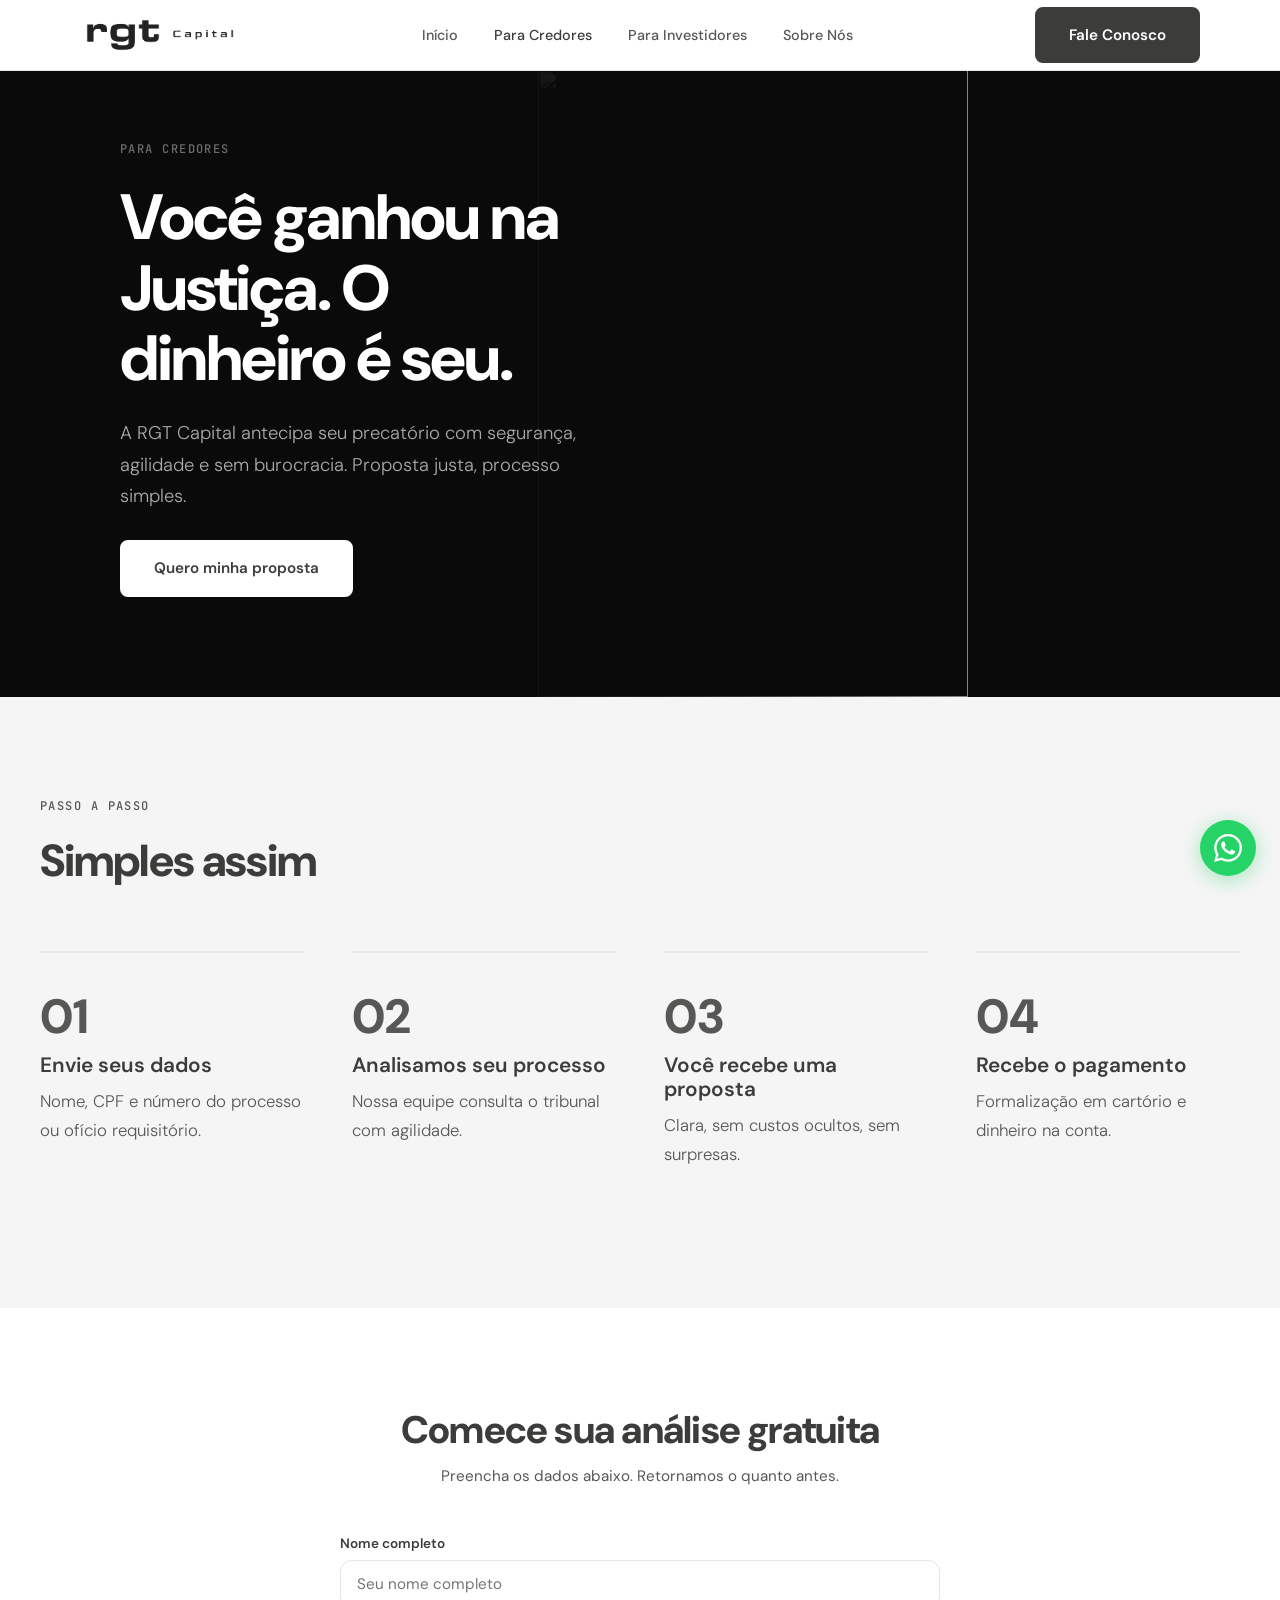
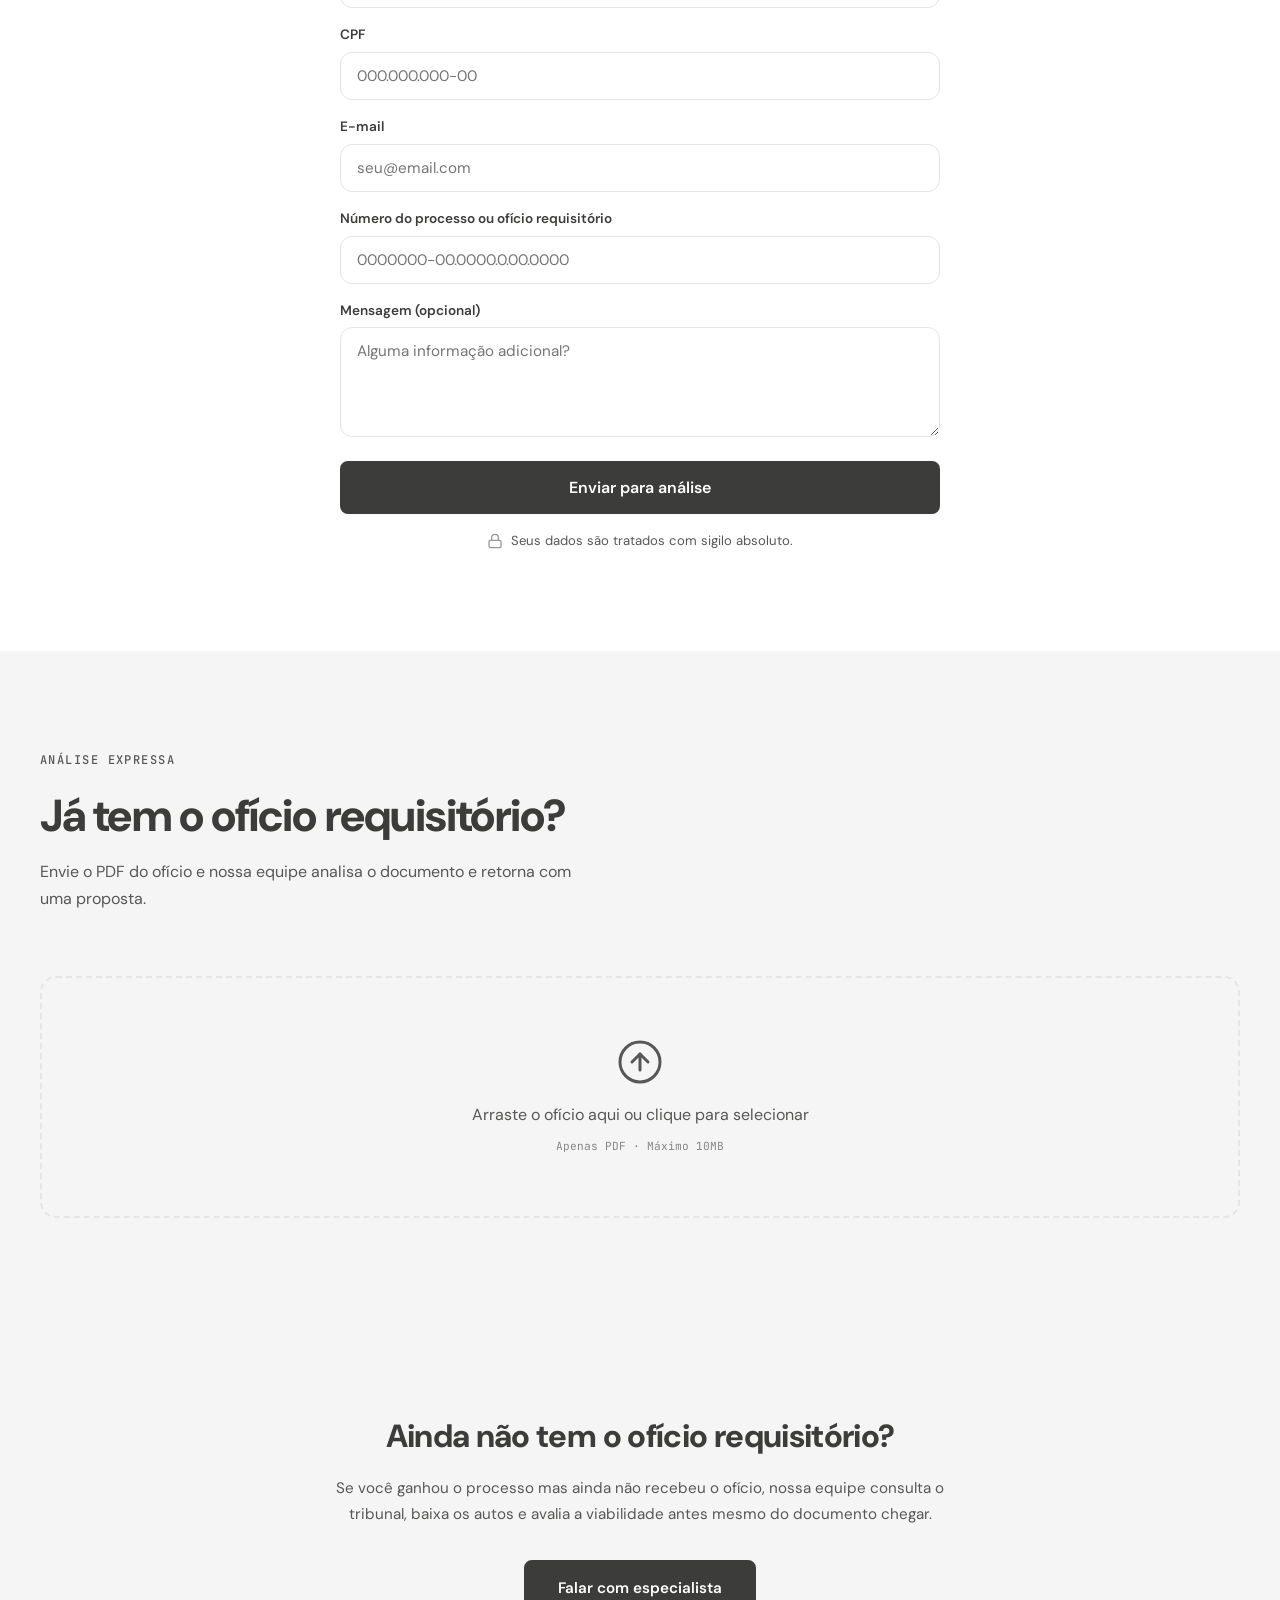
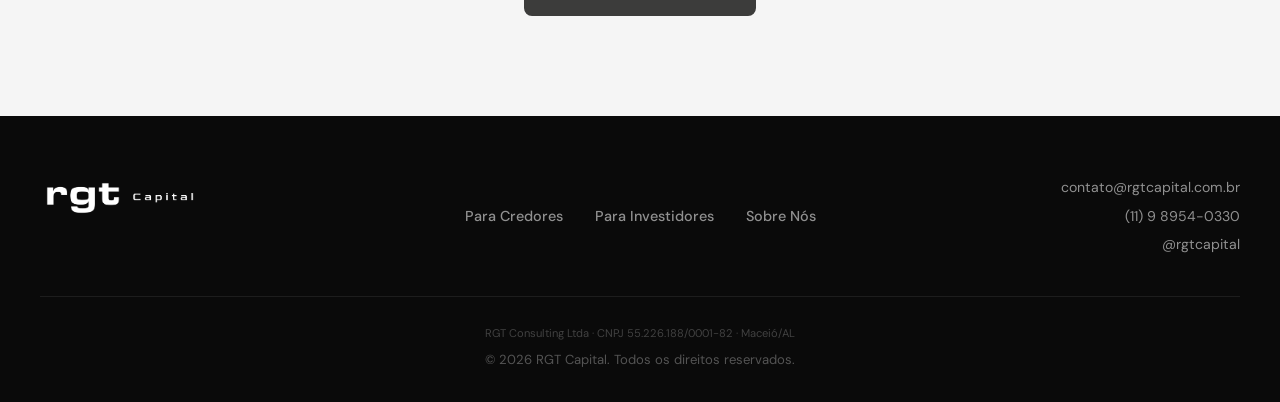
==== credores.html @ ba0174ab "feat(footer): adiciona razão social + CNPJ + cidade (RGT-37) Renato passou os dados oficiais: RGT Co" ====
<!DOCTYPE html>
<html lang="pt-BR">
<head>
  <meta charset="UTF-8" />
  <meta name="viewport" content="width=device-width, initial-scale=1.0" />
  <title>Para Credores — RGT Capital</title>
  <meta name="description" content="Antecipe seu precatório com a RGT Capital. Proposta em até 24 horas, processo simples e pagamento rápido." />

  <!-- Favicon -->
  <link rel="icon" type="image/png" href="assets/favicon.png" />
  <link rel="apple-touch-icon" href="assets/favicon.png" />

  <!-- Open Graph / social sharing -->
  <meta property="og:type" content="website" />
  <meta property="og:site_name" content="RGT Capital" />
  <meta property="og:title" content="Para Credores — RGT Capital" />
  <meta property="og:description" content="Você ganhou na Justiça. Antecipe seu precatório com proposta em até 24 horas, sem burocracia." />
  <meta property="og:image" content="assets/og-image.png" />
  <meta property="og:url" content="https://www.rgtcapital.com.br/credores.html" />
  <meta property="og:locale" content="pt_BR" />
  <meta name="twitter:card" content="summary_large_image" />
  <meta name="twitter:title" content="Para Credores — RGT Capital" />
  <meta name="twitter:description" content="Você ganhou na Justiça. Antecipe seu precatório com proposta em até 24 horas, sem burocracia." />
  <meta name="twitter:image" content="assets/og-image.png" />

  <link rel="stylesheet" href="styles.css" />
</head>
<body class="page-top">

  <!-- NAV -->
  <nav class="navbar" id="navbar">
    <div class="nav-inner">
      <a href="index.html" class="nav-logo" aria-label="RGT Capital">
        <img src="assets/logo-dark.png" alt="RGT Capital" onerror="this.style.display='none';this.nextElementSibling.style.display='inline'">
        <span class="nav-logo-text" style="display:none">RGT Capital</span>
      </a>
      <ul class="nav-links">
        <li><a href="index.html">Início</a></li>
        <li><a href="credores.html" class="active">Para Credores</a></li>
        <li><a href="investidores.html">Para Investidores</a></li>
        <li><a href="sobre.html">Sobre Nós</a></li>
      </ul>
      <div class="nav-cta">
        <a href="https://wa.me/5511989540330" target="_blank" rel="noopener" class="btn-primary">Fale Conosco</a>
      </div>
      <button class="hamburger" id="hamburger" aria-label="Menu" aria-expanded="false">
        <span></span><span></span><span></span>
      </button>
    </div>
    <div class="mobile-menu" id="mobile-menu">
      <a href="index.html">Início</a>
      <a href="credores.html">Para Credores</a>
      <a href="investidores.html">Para Investidores</a>
      <a href="sobre.html">Sobre Nós</a>
      <a href="https://wa.me/5511989540330" target="_blank" rel="noopener" class="btn-primary">Fale Conosco</a>
    </div>
  </nav>

  <!-- HERO -->
  <section class="hero-fade-right">
    <img
      class="hero-fade-right__bg"
      src="https://images.unsplash.com/photo-1436450412740-6b988f486c6b?w=1400&q=80"
      alt=""
      aria-hidden="true"
      loading="eager"
    />
    <div class="hero-fade-right__gradient"></div>
    <div class="hero-fade-right__content reveal">
      <span class="label-mono">PARA CREDORES</span>
      <h1>Você ganhou na Justiça. O dinheiro é seu.</h1>
      <p class="hero-subtitle">
        A RGT Capital antecipa seu precatório com segurança,
        agilidade e sem burocracia. Proposta justa, processo simples.
      </p>
      <div class="hero-buttons" style="margin-top:4px;">
        <a
          href="https://wa.me/5511989540330?text=Ol%C3%A1%2C%20quero%20antecipar%20meu%20precat%C3%B3rio."
          target="_blank"
          rel="noopener"
          class="btn-hero-primary"
        >Quero minha proposta</a>
      </div>
    </div>
  </section>

  <!-- COMO FUNCIONA -->
  <section class="section-eixos">
    <div class="container">
      <div class="section-header reveal">
        <span class="label-mono">PASSO A PASSO</span>
        <h2>Simples assim</h2>
      </div>
      <div class="passos-grid">
        <div class="passo-item reveal">
          <span class="passo-number">01</span>
          <h3>Envie seus dados</h3>
          <p>Nome, CPF e número do processo ou ofício requisitório.</p>
        </div>
        <div class="passo-item reveal" style="transition-delay: 0.1s">
          <span class="passo-number">02</span>
          <h3>Analisamos seu processo</h3>
          <p>Nossa equipe consulta o tribunal com agilidade.</p>
        </div>
        <div class="passo-item reveal" style="transition-delay: 0.2s">
          <span class="passo-number">03</span>
          <h3>Você recebe uma proposta</h3>
          <p>Clara, sem custos ocultos, sem surpresas.</p>
        </div>
        <div class="passo-item reveal" style="transition-delay: 0.3s">
          <span class="passo-number">04</span>
          <h3>Recebe o pagamento</h3>
          <p>Formalização em cartório e dinheiro na conta.</p>
        </div>
      </div>
    </div>
  </section>

  <!-- FORMULÁRIO -->
  <section class="section-form">
    <div class="container">
      <div class="form-wrapper">
        <h2 class="reveal">Comece sua análise gratuita</h2>
        <p class="form-subtitle reveal">Preencha os dados abaixo. Retornamos o quanto antes.</p>
        <form class="form-grid reveal" id="credores-form" novalidate>
          <div class="form-group">
            <label for="nome">Nome completo</label>
            <input type="text" id="nome" name="nome" placeholder="Seu nome completo" required />
          </div>
          <div class="form-group">
            <label for="cpf">CPF</label>
            <input type="text" id="cpf" name="cpf" placeholder="000.000.000-00" maxlength="14" required />
          </div>
          <div class="form-group">
            <label for="email">E-mail</label>
            <input type="email" id="email" name="email" placeholder="seu@email.com" required />
          </div>
          <div class="form-group">
            <label for="processo">Número do processo ou ofício requisitório</label>
            <input type="text" id="processo" name="processo" placeholder="0000000-00.0000.0.00.0000" required />
          </div>
          <div class="form-group">
            <label for="mensagem">Mensagem (opcional)</label>
            <textarea id="mensagem" name="mensagem" placeholder="Alguma informação adicional?"></textarea>
          </div>
          <button type="submit" class="btn-primary form-submit">Enviar para análise</button>
        </form>
        <p class="form-note reveal">
          <svg xmlns="http://www.w3.org/2000/svg" width="16" height="16" viewBox="0 0 24 24" fill="none" stroke="currentColor" stroke-width="2" stroke-linecap="round" stroke-linejoin="round">
            <rect x="3" y="11" width="18" height="11" rx="2" ry="2"/><path d="M7 11V7a5 5 0 0 1 10 0v4"/>
          </svg>
          Seus dados são tratados com sigilo absoluto.
        </p>
      </div>
    </div>
  </section>

  <!-- OFÍCIO UPLOAD -->
  <section style="background: var(--bg-alt); padding: 100px 40px;">
    <div class="container">
      <div class="section-header reveal">
        <span class="label-mono">ANÁLISE EXPRESSA</span>
        <h2>Já tem o ofício requisitório?</h2>
        <p>Envie o PDF do ofício e nossa equipe analisa o documento e retorna com uma proposta.</p>
      </div>
      <div class="upload-area reveal" id="upload-area">
        <input type="file" id="oficio-file" accept=".pdf" />
        <svg class="upload-icon" xmlns="http://www.w3.org/2000/svg" viewBox="0 0 24 24" fill="none" stroke="currentColor" stroke-width="1.5" stroke-linecap="round" stroke-linejoin="round">
          <circle cx="12" cy="12" r="10"/>
          <polyline points="16 12 12 8 8 12"/>
          <line x1="12" y1="16" x2="12" y2="8"/>
        </svg>
        <p class="upload-text">Arraste o ofício aqui ou clique para selecionar</p>
        <p class="upload-subtext">Apenas PDF · Máximo 10MB</p>
        <div class="upload-file-info" id="upload-file-info">
          <svg xmlns="http://www.w3.org/2000/svg" width="16" height="16" viewBox="0 0 24 24" fill="none" stroke="currentColor" stroke-width="2">
            <path d="M14 2H6a2 2 0 0 0-2 2v16a2 2 0 0 0 2 2h12a2 2 0 0 0 2-2V8z"/>
            <polyline points="14 2 14 8 20 8"/>
          </svg>
          <span id="file-name-display"></span>
        </div>
        <a
          href="#"
          id="upload-wa-btn"
          target="_blank"
          rel="noopener"
          class="btn-primary upload-wa-btn"
        >Falar com especialista pelo WhatsApp</a>
      </div>
    </div>
  </section>

  <!-- SEM OFÍCIO -->
  <section class="section-eixos">
    <div class="container">
      <div class="sem-oficio-inner reveal">
        <h2>Ainda não tem o ofício requisitório?</h2>
        <p>
          Se você ganhou o processo mas ainda não recebeu o ofício,
          nossa equipe consulta o tribunal, baixa os autos e
          avalia a viabilidade antes mesmo do documento chegar.
        </p>
        <a
          href="https://wa.me/5511989540330?text=Ol%C3%A1%2C%20ainda%20n%C3%A3o%20tenho%20o%20of%C3%ADcio%20requis%C3%B3rio%20e%20gostaria%20de%20saber%20mais."
          target="_blank"
          rel="noopener"
          class="btn-primary"
        >Falar com especialista</a>
      </div>
    </div>
  </section>

  <!-- FOOTER -->
  <footer>
    <div class="footer-inner">
      <div class="footer-top">
        <div class="footer-logo">
          <img src="assets/logo-white.png" alt="RGT Capital" onerror="this.style.display='none';this.nextElementSibling.style.display='inline'">
          <a href="index.html" class="footer-logo-text" style="display:none">RGT Capital</a>
        </div>
        <ul class="footer-links">
          <li><a href="credores.html">Para Credores</a></li>
          <li><a href="investidores.html">Para Investidores</a></li>
          <li><a href="sobre.html">Sobre Nós</a></li>
        </ul>
        <div class="footer-contact">
          <a href="mailto:contato@rgtcapital.com.br">contato@rgtcapital.com.br</a>
          <a href="https://wa.me/5511989540330" target="_blank" rel="noopener">(11) 9 8954-0330</a>
          <span>@rgtcapital</span>
        </div>
      </div>
      <div class="footer-bottom">
        <div style="font-size:0.85em;opacity:0.75;margin-bottom:6px;">RGT Consulting Ltda &middot; CNPJ 55.226.188/0001-82 &middot; Maceió/AL</div>
        © 2026 RGT Capital. Todos os direitos reservados.
      </div>
    </div>
  </footer>

  <!-- WHATSAPP FLOAT -->
  <a href="https://wa.me/5511989540330" target="_blank" rel="noopener" class="whatsapp-float" aria-label="Fale pelo WhatsApp">
    <svg viewBox="0 0 24 24" xmlns="http://www.w3.org/2000/svg">
      <path d="M17.472 14.382c-.297-.149-1.758-.867-2.03-.967-.273-.099-.471-.148-.67.15-.197.297-.767.966-.94 1.164-.173.199-.347.223-.644.075-.297-.15-1.255-.463-2.39-1.475-.883-.788-1.48-1.761-1.653-2.059-.173-.297-.018-.458.13-.606.134-.133.298-.347.446-.52.149-.174.198-.298.298-.497.099-.198.05-.371-.025-.52-.075-.149-.669-1.612-.916-2.207-.242-.579-.487-.5-.669-.51-.173-.008-.371-.01-.57-.01-.198 0-.52.074-.792.372-.272.297-1.04 1.016-1.04 2.479 0 1.462 1.065 2.875 1.213 3.074.149.198 2.096 3.2 5.077 4.487.709.306 1.262.489 1.694.625.712.227 1.36.195 1.871.118.571-.085 1.758-.719 2.006-1.413.248-.694.248-1.289.173-1.413-.074-.124-.272-.198-.57-.347m-5.421 7.403h-.004a9.87 9.87 0 01-5.031-1.378l-.361-.214-3.741.982.998-3.648-.235-.374a9.86 9.86 0 01-1.51-5.26c.001-5.45 4.436-9.884 9.888-9.884 2.64 0 5.122 1.03 6.988 2.898a9.825 9.825 0 012.893 6.994c-.003 5.45-4.437 9.884-9.885 9.884m8.413-18.297A11.815 11.815 0 0012.05 0C5.495 0 .16 5.335.157 11.892c0 2.096.547 4.142 1.588 5.945L.057 24l6.305-1.654a11.882 11.882 0 005.683 1.448h.005c6.554 0 11.89-5.335 11.893-11.893a11.821 11.821 0 00-3.48-8.413z"/>
    </svg>
  </a>

  <script>
    // Navbar scroll
    const navbar = document.getElementById('navbar');
    window.addEventListener('scroll', () => {
      navbar.classList.toggle('scrolled', window.scrollY > 20);
    }, { passive: true });

    // Hamburger menu
    const hamburger = document.getElementById('hamburger');
    const mobileMenu = document.getElementById('mobile-menu');
    hamburger.addEventListener('click', () => {
      const isOpen = mobileMenu.classList.toggle('open');
      hamburger.classList.toggle('open', isOpen);
      hamburger.setAttribute('aria-expanded', isOpen);
    });

    // Scroll reveal
    const revealEls = document.querySelectorAll('.reveal');
    const revealObserver = new IntersectionObserver((entries) => {
      entries.forEach(entry => {
        if (entry.isIntersecting) {
          entry.target.classList.add('visible');
          revealObserver.unobserve(entry.target);
        }
      });
    }, { threshold: 0.12 });
    revealEls.forEach(el => revealObserver.observe(el));

    // CPF mask
    document.getElementById('cpf').addEventListener('input', function () {
      let v = this.value.replace(/\D/g, '').substring(0, 11);
      if (v.length > 9) v = v.replace(/^(\d{3})(\d{3})(\d{3})(\d{1,2})$/, '$1.$2.$3-$4');
      else if (v.length > 6) v = v.replace(/^(\d{3})(\d{3})(\d{1,3})$/, '$1.$2.$3');
      else if (v.length > 3) v = v.replace(/^(\d{3})(\d{1,3})$/, '$1.$2');
      this.value = v;
    });

    // Upload de ofício
    const oficioFile = document.getElementById('oficio-file');
    if (oficioFile) {
      oficioFile.addEventListener('change', function () {
        const file = this.files[0];
        if (!file) return;
        const fileInfo = document.getElementById('upload-file-info');
        const fileNameDisplay = document.getElementById('file-name-display');
        const waBtn = document.getElementById('upload-wa-btn');
        const sizeKB = (file.size / 1024).toFixed(0);
        fileNameDisplay.textContent = file.name + ' (' + sizeKB + ' KB)';
        fileInfo.classList.add('visible');
        const msg = 'Olá, tenho um ofício requisitório e gostaria de uma proposta.';
        waBtn.href = 'https://wa.me/5511989540330?text=' + encodeURIComponent(msg);
        waBtn.classList.add('visible');
      });
    }

    // Form submit → WhatsApp
    document.getElementById('credores-form').addEventListener('submit', function (e) {
      e.preventDefault();
      const nome = document.getElementById('nome').value.trim();
      const cpf = document.getElementById('cpf').value.trim();
      const email = document.getElementById('email').value.trim();
      const processo = document.getElementById('processo').value.trim();
      const mensagem = document.getElementById('mensagem').value.trim();

      if (!nome || !cpf || !email || !processo) {
        alert('Por favor, preencha todos os campos obrigatórios.');
        return;
      }

      let msg = `Olá, quero antecipar meu precatório.\n\n`;
      msg += `*Nome:* ${nome}\n`;
      msg += `*CPF:* ${cpf}\n`;
      msg += `*E-mail:* ${email}\n`;
      msg += `*Processo/Ofício:* ${processo}`;
      if (mensagem) msg += `\n*Mensagem:* ${mensagem}`;

      window.open('https://wa.me/5511989540330?text=' + encodeURIComponent(msg), '_blank');
    });
  </script>
</body>
</html>
---- styles.css ----
@import url('https://fonts.googleapis.com/css2?family=DM+Sans:wght@300;400;500;600;700;800&family=JetBrains+Mono:wght@400;500&display=swap');

:root {
  /* Paleta oficial RGT (manual da marca): 100% monocromática */
  --bg: #FFFFFF;
  --bg-alt: #F5F5F5;
  --accent: #575756;        /* cinza médio – RGB 87,87,86 (CMYK 0,0,0,80) */
  --accent-dark: #3C3C3B;   /* cinza escuro – RGB 60,60,59 (CMYK 0,0,0,90) */
  --text: #3C3C3B;          /* preto da marca (não é #000 puro) */
  --text-secondary: #575756;
  --border: #E5E5E5;
  --radius: 12px;
  --radius-lg: 20px;
  --font: 'DM Sans', sans-serif;
  --mono: 'JetBrains Mono', monospace;
}

*, *::before, *::after {
  box-sizing: border-box;
  margin: 0;
  padding: 0;
}

html {
  scroll-behavior: smooth;
}

body {
  background: var(--bg);
  color: var(--text);
  font-family: var(--font);
  font-size: 16px;
  line-height: 1.6;
  -webkit-font-smoothing: antialiased;
}

/* ─── LAYOUT ─── */
.container {
  max-width: 1200px;
  margin: 0 auto;
  padding: 0 40px;
}

section {
  padding: 100px 40px;
}

section .container {
  padding: 0;
}

/* ─── TYPOGRAPHY ─── */
h1, h2, h3, h4 {
  font-family: var(--font);
  line-height: 1.15;
  font-weight: 800;
}

.label-mono {
  font-family: var(--mono);
  font-size: 0.75rem;
  font-weight: 500;
  letter-spacing: 0.12em;
  color: var(--text-secondary);
  text-transform: uppercase;
  margin-bottom: 20px;
  display: block;
}

/* ─── BUTTONS ─── */
.btn-primary {
  display: inline-flex;
  align-items: center;
  gap: 8px;
  background: var(--text);
  color: #fff;
  padding: 14px 32px;
  border-radius: 8px;
  font-family: var(--font);
  font-weight: 600;
  font-size: 0.95rem;
  border: 2px solid var(--text);
  cursor: pointer;
  text-decoration: none;
  transition: opacity 0.2s, transform 0.15s;
}

.btn-primary:hover {
  opacity: 0.85;
  transform: translateY(-1px);
}

.btn-secondary {
  display: inline-flex;
  align-items: center;
  gap: 8px;
  background: transparent;
  color: var(--text);
  padding: 14px 32px;
  border-radius: 8px;
  font-family: var(--font);
  font-weight: 600;
  font-size: 0.95rem;
  border: 2px solid var(--text);
  cursor: pointer;
  text-decoration: none;
  transition: background 0.2s, color 0.2s, transform 0.15s;
}

.btn-secondary:hover {
  background: var(--text);
  color: #fff;
  transform: translateY(-1px);
}

.btn-primary-white {
  display: inline-flex;
  align-items: center;
  gap: 8px;
  background: #fff;
  color: var(--text);
  padding: 14px 32px;
  border-radius: 8px;
  font-family: var(--font);
  font-weight: 600;
  font-size: 0.95rem;
  border: 2px solid #fff;
  cursor: pointer;
  text-decoration: none;
  transition: opacity 0.2s, transform 0.15s;
}

.btn-primary-white:hover {
  opacity: 0.9;
  transform: translateY(-1px);
}

.btn-outline-white {
  display: inline-flex;
  align-items: center;
  gap: 8px;
  background: transparent;
  color: #fff;
  padding: 14px 32px;
  border-radius: 8px;
  font-family: var(--font);
  font-weight: 600;
  font-size: 0.95rem;
  border: 2px solid rgba(255,255,255,0.5);
  cursor: pointer;
  text-decoration: none;
  transition: border-color 0.2s, background 0.2s, transform 0.15s;
}

.btn-outline-white:hover {
  border-color: #fff;
  background: rgba(255,255,255,0.08);
  transform: translateY(-1px);
}

/* ─── NAV ─── */
.navbar {
  position: fixed;
  top: 0;
  left: 0;
  right: 0;
  z-index: 100;
  background: #fff;
  border-bottom: 1px solid var(--border);
  transition: box-shadow 0.3s;
}

.navbar.scrolled {
  box-shadow: 0 2px 16px rgba(0,0,0,0.06);
}

.nav-inner {
  max-width: 1200px;
  margin: 0 auto;
  padding: 0 40px;
  height: 70px;
  display: flex;
  align-items: center;
  justify-content: space-between;
  gap: 32px;
}

.nav-logo img {
  height: 44px;
  width: auto;
  display: block;
}

.nav-logo-text {
  font-size: 1.4rem;
  font-weight: 800;
  color: var(--text);
  text-decoration: none;
  letter-spacing: -0.02em;
}

.nav-links {
  display: flex;
  align-items: center;
  gap: 36px;
  list-style: none;
}

.nav-links a {
  text-decoration: none;
  color: var(--text-secondary);
  font-size: 0.9rem;
  font-weight: 500;
  transition: color 0.2s;
}

.nav-links a:hover,
.nav-links a.active {
  color: var(--text);
}

.nav-cta {
  flex-shrink: 0;
}

.hamburger {
  display: none;
  flex-direction: column;
  gap: 5px;
  cursor: pointer;
  padding: 4px;
  background: none;
  border: none;
}

.hamburger span {
  display: block;
  width: 24px;
  height: 2px;
  background: var(--text);
  border-radius: 2px;
  transition: transform 0.3s, opacity 0.3s;
}

.hamburger.open span:nth-child(1) { transform: translateY(7px) rotate(45deg); }
.hamburger.open span:nth-child(2) { opacity: 0; }
.hamburger.open span:nth-child(3) { transform: translateY(-7px) rotate(-45deg); }

.mobile-menu {
  display: none;
  flex-direction: column;
  padding: 20px 40px 24px;
  border-top: 1px solid var(--border);
  gap: 4px;
}

.mobile-menu.open {
  display: flex;
}

.mobile-menu a {
  text-decoration: none;
  color: var(--text-secondary);
  font-size: 1rem;
  font-weight: 500;
  padding: 10px 0;
  border-bottom: 1px solid var(--border);
  transition: color 0.2s;
}

.mobile-menu a:last-of-type {
  border-bottom: none;
}

.mobile-menu a:hover {
  color: var(--text);
}

.mobile-menu .btn-primary {
  margin-top: 12px;
  justify-content: center;
}

/* ─── PAGE TOP PADDING ─── */
.page-top {
  padding-top: 70px;
}

/* ─── HERO ─── */
.hero {
  padding: 80px 40px 100px;
  background: var(--bg);
}

.hero-inner {
  max-width: 1200px;
  margin: 0 auto;
  display: grid;
  grid-template-columns: 1fr 1fr;
  gap: 64px;
  align-items: center;
}

.hero-content {
  display: flex;
  flex-direction: column;
  gap: 28px;
}

.hero h1 {
  font-size: clamp(2.8rem, 5vw, 5rem);
  font-weight: 800;
  line-height: 1.05;
  letter-spacing: -0.03em;
}

.hero-subtitle {
  font-size: 1.15rem;
  font-weight: 300;
  color: var(--text-secondary);
  line-height: 1.65;
}

.hero-buttons {
  display: flex;
  flex-wrap: wrap;
  gap: 16px;
  align-items: center;
}

.hero-image {
  position: relative;
}

.hero-image img {
  width: 100%;
  height: 520px;
  object-fit: cover;
  border-radius: var(--radius-lg);
  display: block;
}

/* ─── HERO ALT (fundo bg-alt) ─── */
.hero-alt {
  background: var(--bg-alt);
  padding: 80px 40px 100px;
}

/* ─── SECTION EIXOS ─── */
.section-eixos {
  background: var(--bg-alt);
}

.section-header {
  text-align: left;
  margin-bottom: 64px;
}

.section-header h2 {
  font-size: clamp(2rem, 3.5vw, 3rem);
  font-weight: 800;
  margin-bottom: 16px;
  letter-spacing: -0.02em;
}

.section-header p {
  color: var(--text-secondary);
  font-size: 1rem;
  max-width: 560px;
  line-height: 1.7;
}

.eixos-grid {
  display: grid;
  grid-template-columns: repeat(3, 1fr);
  gap: 0;
}

.eixo-item {
  padding: 40px 32px 40px 0;
  border-top: 2px solid var(--border);
}

.eixo-item:not(:last-child) {
  padding-right: 48px;
}

.eixo-number {
  font-family: var(--mono);
  font-size: 0.85rem;
  font-weight: 500;
  color: var(--accent);
  margin-bottom: 16px;
  display: block;
}

.eixo-item h3 {
  font-size: 1.2rem;
  font-weight: 700;
  margin-bottom: 12px;
  letter-spacing: -0.01em;
}

.eixo-item p {
  color: var(--text-secondary);
  font-size: 0.95rem;
  line-height: 1.65;
}

/* ─── STATS ─── */
.section-stats {
  background: var(--bg);
}

.stats-grid {
  display: grid;
  grid-template-columns: repeat(3, 1fr);
  gap: 0;
  text-align: center;
}

.stat-item {
  padding: 48px 32px;
  border-right: 1px solid var(--border);
}

.stat-item:last-child {
  border-right: none;
}

.stat-number {
  font-size: 3.5rem;
  font-weight: 800;
  letter-spacing: -0.03em;
  color: var(--text);
  line-height: 1;
  margin-bottom: 10px;
}

.stat-label {
  font-family: var(--mono);
  font-size: 0.75rem;
  color: var(--text-secondary);
  font-weight: 400;
  text-transform: uppercase;
  letter-spacing: 0.08em;
}

/* ─── PARA QUEM É ─── */
.section-para-quem {
  background: var(--bg-alt);
}

.para-quem-grid {
  display: grid;
  grid-template-columns: 1fr 1fr;
  gap: 64px;
}

.para-quem-block {
  display: flex;
  flex-direction: column;
  gap: 28px;
}

.para-quem-block img {
  width: 100%;
  aspect-ratio: 4 / 5;
  height: auto;
  object-fit: cover;
  border-radius: var(--radius-lg);
  display: block;
}

.para-quem-block h3 {
  font-size: 1.35rem;
  font-weight: 700;
  letter-spacing: -0.01em;
  line-height: 1.3;
}

.para-quem-block p {
  color: var(--text-secondary);
  font-size: 0.95rem;
  line-height: 1.7;
}

/* ─── DEPOIMENTOS ─── */
.section-depoimentos {
  background: var(--bg);
}

.depo-grid {
  display: grid;
  grid-template-columns: repeat(3, 1fr);
  gap: 48px;
  margin-top: 16px;
}

.depo-item {
  display: flex;
  flex-direction: column;
  gap: 20px;
}

.depo-quote {
  font-size: 3.5rem;
  font-weight: 800;
  color: var(--accent);
  line-height: 1;
  margin-bottom: -8px;
}

.depo-text {
  font-style: italic;
  font-size: 1rem;
  line-height: 1.7;
  color: var(--text);
}

.depo-author {
  font-size: 0.85rem;
  font-weight: 700;
  color: var(--text-secondary);
}

/* ─── CTA DARK ─── */
.section-cta-dark {
  background: #0A0A0A;
  text-align: center;
}

.section-cta-dark .cta-logo {
  height: 56px;
  width: auto;
  margin-bottom: 36px;
  display: inline-block;
}

.cta-logo-text {
  font-size: 1.8rem;
  font-weight: 800;
  color: #fff;
  margin-bottom: 36px;
  display: inline-block;
  letter-spacing: -0.02em;
}

.section-cta-dark h2 {
  font-size: clamp(2rem, 3.5vw, 3rem);
  font-weight: 800;
  color: #fff;
  margin-bottom: 16px;
  letter-spacing: -0.02em;
}

.section-cta-dark p {
  color: rgba(255,255,255,0.55);
  font-size: 1rem;
  margin-bottom: 44px;
  line-height: 1.65;
}

.cta-buttons {
  display: flex;
  gap: 16px;
  justify-content: center;
  flex-wrap: wrap;
}

/* ─── FOOTER ─── */
footer {
  background: #0A0A0A;
  padding: 60px 40px 32px;
}

.footer-inner {
  max-width: 1200px;
  margin: 0 auto;
}

.footer-top {
  display: grid;
  grid-template-columns: 1fr auto 1fr;
  gap: 40px;
  align-items: start;
  padding-bottom: 40px;
  border-bottom: 1px solid rgba(255,255,255,0.08);
  margin-bottom: 28px;
}

.footer-logo img {
  height: 44px;
  width: auto;
}

.footer-logo-text {
  font-size: 1.3rem;
  font-weight: 800;
  color: #fff;
  text-decoration: none;
  letter-spacing: -0.02em;
}

.footer-links {
  display: flex;
  gap: 32px;
  list-style: none;
  align-self: center;
}

.footer-links a {
  color: rgba(255,255,255,0.55);
  text-decoration: none;
  font-size: 0.9rem;
  font-weight: 500;
  transition: color 0.2s;
}

.footer-links a:hover {
  color: #fff;
}

.footer-contact {
  text-align: right;
  display: flex;
  flex-direction: column;
  gap: 6px;
}

.footer-contact a,
.footer-contact span {
  color: rgba(255,255,255,0.55);
  text-decoration: none;
  font-size: 0.88rem;
  transition: color 0.2s;
  display: block;
}

.footer-contact a:hover {
  color: #fff;
}

.footer-bottom {
  color: rgba(255,255,255,0.3);
  font-size: 0.82rem;
  text-align: center;
}

/* ─── COMO FUNCIONA ─── */
.passos-grid {
  display: grid;
  grid-template-columns: repeat(4, 1fr);
  gap: 0 48px;
  counter-reset: passo;
}

.passo-item {
  padding: 40px 0;
  border-top: 2px solid var(--border);
  position: relative;
}

.passo-number {
  font-family: var(--font);
  font-size: 3rem;
  font-weight: 800;
  color: var(--accent);
  margin-bottom: 12px;
  display: block;
  line-height: 1;
}

.passo-item h3 {
  font-size: 1.3rem;
  font-weight: 600;
  margin-bottom: 10px;
}

.passo-item p {
  color: var(--text-secondary);
  font-size: 1.05rem;
  font-weight: 300;
  line-height: 1.7;
}

/* ─── FORMULÁRIO ─── */
.section-form {
  background: var(--bg);
}

.form-wrapper {
  max-width: 600px;
  margin: 0 auto;
  text-align: center;
}

.form-wrapper h2 {
  font-size: clamp(1.8rem, 3vw, 2.4rem);
  font-weight: 800;
  margin-bottom: 12px;
  letter-spacing: -0.02em;
}

.form-wrapper .form-subtitle {
  color: var(--text-secondary);
  font-size: 0.95rem;
  margin-bottom: 44px;
}

.form-grid {
  display: flex;
  flex-direction: column;
  gap: 16px;
  text-align: left;
}

.form-group {
  display: flex;
  flex-direction: column;
  gap: 6px;
}

.form-group label {
  font-size: 0.85rem;
  font-weight: 600;
  color: var(--text);
}

.form-group input,
.form-group textarea {
  padding: 13px 16px;
  border: 1.5px solid var(--border);
  border-radius: var(--radius);
  font-family: var(--font);
  font-size: 0.95rem;
  color: var(--text);
  background: var(--bg);
  transition: border-color 0.2s;
  width: 100%;
}

.form-group input:focus,
.form-group textarea:focus {
  outline: none;
  border-color: var(--accent-dark);
}

.form-group textarea {
  resize: vertical;
  min-height: 110px;
}

.form-submit {
  margin-top: 8px;
  width: 100%;
  justify-content: center;
  font-size: 1rem;
}

.form-note {
  display: flex;
  align-items: center;
  justify-content: center;
  gap: 8px;
  margin-top: 16px;
  font-size: 0.82rem;
  color: var(--text-secondary);
}

.form-note svg {
  flex-shrink: 0;
  opacity: 0.6;
}

/* ─── SERVIÇOS INVESTIDORES ─── */
.servicos-grid {
  display: grid;
  grid-template-columns: 1fr 1fr;
  gap: 64px;
}

.servico-block {
  padding: 40px 0 0;
  border-top: 2px solid var(--border);
}

.servico-block h3 {
  font-size: 1.3rem;
  font-weight: 700;
  margin-bottom: 16px;
  letter-spacing: -0.01em;
}

.servico-block p {
  color: var(--text-secondary);
  font-size: 0.95rem;
  line-height: 1.7;
  margin-bottom: 20px;
}

.servico-detail {
  font-family: var(--mono);
  font-size: 0.78rem;
  color: var(--accent-dark);
  font-weight: 500;
  letter-spacing: 0.05em;
}

/* ─── POR QUE RGT ─── */
.porquergr-list {
  list-style: none;
  display: flex;
  flex-direction: column;
  gap: 24px;
  max-width: 640px;
  margin-top: 16px;
}

.porquergr-list li {
  display: flex;
  align-items: flex-start;
  gap: 16px;
  font-size: 1rem;
  line-height: 1.5;
}

.check-icon {
  width: 22px;
  height: 22px;
  flex-shrink: 0;
  color: var(--accent-dark);
  margin-top: 2px;
}

/* ─── SOBRE ─── */
.missao-grid {
  display: grid;
  grid-template-columns: 1fr 1fr;
  gap: 64px;
  align-items: center;
}

.missao-content h2 {
  font-size: clamp(1.8rem, 2.8vw, 2.5rem);
  font-weight: 800;
  margin-bottom: 24px;
  letter-spacing: -0.02em;
}

.missao-content p {
  color: var(--text-secondary);
  font-size: 1rem;
  line-height: 1.75;
}

.missao-image img {
  width: 100%;
  aspect-ratio: 4 / 5;
  height: auto;
  object-fit: cover;
  border-radius: var(--radius-lg);
  display: block;
}

.section-fundador {
  background: var(--bg-alt);
}

.fundador-inner {
  display: flex;
  flex-direction: column;
  align-items: flex-start;
  gap: 24px;
  max-width: 640px;
}

.fundador-avatar {
  width: 120px;
  height: 120px;
  border-radius: 50%;
  background: var(--accent);
  display: flex;
  align-items: center;
  justify-content: center;
  font-size: 2.5rem;
  font-weight: 800;
  color: #fff;
  flex-shrink: 0;
}

.fundador-info h3 {
  font-size: 1.3rem;
  font-weight: 700;
  margin-bottom: 4px;
}

.fundador-cargo {
  font-family: var(--mono);
  font-size: 0.78rem;
  color: var(--accent-dark);
  font-weight: 500;
  letter-spacing: 0.05em;
  text-transform: uppercase;
  margin-bottom: 16px;
  display: block;
}

.fundador-info p {
  color: var(--text-secondary);
  font-size: 0.95rem;
  line-height: 1.7;
}

.section-transparencia {
  background: var(--bg);
}

.transparencia-inner {
  max-width: 680px;
}

.transparencia-inner h2 {
  font-size: clamp(1.8rem, 2.8vw, 2.5rem);
  font-weight: 800;
  margin-bottom: 20px;
  letter-spacing: -0.02em;
}

.transparencia-inner p {
  color: var(--text-secondary);
  font-size: 1rem;
  line-height: 1.75;
  margin-bottom: 32px;
}

.highlight-box {
  border-left: 4px solid var(--accent);
  padding: 20px 24px;
  background: var(--bg-alt);
  border-radius: 0 var(--radius) var(--radius) 0;
  font-size: 1rem;
  font-weight: 600;
  color: var(--text);
  line-height: 1.5;
}

/* ─── SEM OFÍCIO ─── */
.sem-oficio-inner {
  max-width: 640px;
  margin: 0 auto;
  text-align: center;
}

.sem-oficio-inner h2 {
  font-size: clamp(1.6rem, 2.5vw, 2.2rem);
  font-weight: 800;
  margin-bottom: 20px;
  letter-spacing: -0.02em;
}

.sem-oficio-inner p {
  color: var(--text-secondary);
  font-size: 0.95rem;
  line-height: 1.75;
  margin-bottom: 32px;
}

/* ─── WHATSAPP FLOAT ─── */
.whatsapp-float {
  position: fixed;
  bottom: 24px;
  right: 24px;
  width: 56px;
  height: 56px;
  background: #25d366;
  border-radius: 50%;
  display: flex;
  align-items: center;
  justify-content: center;
  text-decoration: none;
  z-index: 200;
  box-shadow: 0 4px 20px rgba(37, 211, 102, 0.4);
  transition: transform 0.2s, box-shadow 0.2s;
}

.whatsapp-float:hover {
  transform: scale(1.1);
  box-shadow: 0 6px 28px rgba(37, 211, 102, 0.5);
}

.whatsapp-float svg {
  width: 28px;
  height: 28px;
  fill: #fff;
}

/* ─── SCROLL REVEAL ─── */
.reveal {
  opacity: 0;
  transform: translateY(30px);
  transition: opacity 0.7s ease, transform 0.7s ease;
}

.reveal.visible {
  opacity: 1;
  transform: translateY(0);
}

/* ─── RESPONSIVE ─── */
@media (max-width: 768px) {
  section {
    padding: 60px 24px;
  }

  .container {
    padding: 0 24px;
  }

  .hero,
  .hero-alt {
    padding: 60px 24px 80px;
  }

  .hero-inner {
    grid-template-columns: 1fr;
    gap: 40px;
  }

  .hero-image {
    order: -1;
  }

  .hero-image img {
    height: 300px;
  }

  .nav-inner {
    padding: 0 24px;
  }

  .nav-links,
  .nav-cta {
    display: none;
  }

  .hamburger {
    display: flex;
  }

  .mobile-menu {
    padding: 16px 24px 20px;
  }

  .eixos-grid {
    grid-template-columns: 1fr;
  }

  .eixo-item {
    padding: 32px 0 !important;
  }

  .stats-grid {
    grid-template-columns: 1fr;
  }

  .stat-item {
    border-right: none;
    border-bottom: 1px solid var(--border);
    padding: 32px 24px;
  }

  .stat-item:last-child {
    border-bottom: none;
  }

  .para-quem-grid {
    grid-template-columns: 1fr;
    gap: 48px;
  }

  .depo-grid {
    grid-template-columns: 1fr;
    gap: 40px;
  }

  .footer-top {
    grid-template-columns: 1fr;
    gap: 28px;
  }

  .footer-contact {
    text-align: left;
  }

  .footer-links {
    flex-direction: column;
    gap: 12px;
  }

  .passos-grid {
    grid-template-columns: 1fr;
  }

  .passo-item {
    padding: 28px 0 !important;
  }

  .servicos-grid {
    grid-template-columns: 1fr;
    gap: 40px;
  }

  .missao-grid {
    grid-template-columns: 1fr;
    gap: 40px;
  }

  .missao-image img {
    aspect-ratio: 4 / 5;
    height: auto;
  }

  .cta-buttons {
    flex-direction: column;
    align-items: center;
  }

  .hero-buttons {
    flex-direction: column;
    align-items: flex-start;
  }

  .passos-grid {
    grid-template-columns: 1fr;
    gap: 0;
  }

  .passo-item {
    padding: 28px 0 !important;
  }
}

/* ─── HERO FULLWIDTH (homepage) ─── */
.hero-fullwidth {
  position: relative;
  min-height: 100vh;
  display: flex;
  align-items: center;
  overflow: hidden;
}

.hero-fullwidth-bg {
  position: absolute;
  inset: 0;
  background-image: url('https://images.unsplash.com/photo-1486406146926-c627a92ad1ab?w=1920&q=80');
  background-size: cover;
  background-position: center;
  z-index: 0;
}

.hero-fullwidth-overlay {
  position: absolute;
  inset: 0;
  background: linear-gradient(135deg, rgba(0,0,0,0.75) 0%, rgba(0,0,0,0.45) 100%);
  z-index: 1;
}

.hero-fullwidth-content {
  position: relative;
  z-index: 2;
  max-width: 700px;
  padding: 0 80px;
  display: flex;
  flex-direction: column;
  gap: 28px;
}

.hero-fullwidth-content h1 {
  color: #fff;
  font-size: clamp(3rem, 6vw, 5.5rem);
  font-weight: 800;
  letter-spacing: -0.03em;
  line-height: 1.05;
}

.hero-fullwidth-content .hero-subtitle {
  color: rgba(255,255,255,0.8);
  font-size: 1.2rem;
  font-weight: 300;
  line-height: 1.65;
  max-width: 520px;
}

.btn-hero-primary {
  display: inline-flex;
  align-items: center;
  gap: 8px;
  background: #fff;
  color: var(--text);
  padding: 14px 32px;
  border-radius: 8px;
  font-family: var(--font);
  font-weight: 600;
  font-size: 0.95rem;
  border: 2px solid #fff;
  cursor: pointer;
  text-decoration: none;
  transition: opacity 0.2s, transform 0.15s;
}

.btn-hero-primary:hover {
  opacity: 0.9;
  transform: translateY(-1px);
}

.btn-hero-secondary {
  display: inline-flex;
  align-items: center;
  gap: 8px;
  background: transparent;
  color: #fff;
  padding: 14px 32px;
  border-radius: 8px;
  font-family: var(--font);
  font-weight: 600;
  font-size: 0.95rem;
  border: 2px solid rgba(255,255,255,0.6);
  cursor: pointer;
  text-decoration: none;
  transition: background 0.2s, border-color 0.2s, transform 0.15s;
}

.btn-hero-secondary:hover {
  background: rgba(255,255,255,0.1);
  border-color: #fff;
  transform: translateY(-1px);
}

/* ─── HERO PAGE (páginas internas) ─── */
.hero-page {
  background: var(--bg-alt);
  padding: 120px 40px 80px;
}

.hero-page-inner {
  max-width: 800px;
  margin: 0 auto;
  display: flex;
  flex-direction: column;
  gap: 20px;
}

/* variante com foto */
.hero-page-inner--grid {
  max-width: 1200px;
  display: grid;
  grid-template-columns: 1fr 1fr;
  gap: 72px;
  align-items: center;
  flex-direction: unset;
}

.hero-page-text {
  display: flex;
  flex-direction: column;
  gap: 20px;
}

.hero-page-photo img {
  width: 100%;
  height: 500px;
  object-fit: cover;
  object-position: top center;
  border-radius: var(--radius-lg);
  display: block;
}

.hero-page-inner h1 {
  font-size: clamp(2.5rem, 5vw, 4rem);
  font-weight: 800;
  color: var(--text);
  letter-spacing: -0.03em;
  line-height: 1.1;
}

.hero-page-inner .hero-subtitle {
  font-size: 1.15rem;
  font-weight: 300;
  color: var(--text-secondary);
  max-width: 560px;
  line-height: 1.7;
}

.hero-page-inner .label-mono {
  margin-bottom: 4px;
}

/* ─── HERO FADE-RIGHT (foto à direita, escurece para esquerda) ─── */
.hero-fade-right {
  position: relative;
  min-height: 620px;
  background: #0A0A0A;
  display: flex;
  align-items: center;
  overflow: hidden;
  padding-top: 70px; /* navbar */
}

.hero-fade-right__bg {
  position: absolute;
  right: 0;
  top: 0;
  height: 100%;
  width: 58%;
  object-fit: cover;
  object-position: center;
  z-index: 0;
}

.hero-fade-right__gradient {
  position: absolute;
  inset: 0;
  background: linear-gradient(
    to right,
    #0A0A0A 36%,
    rgba(10,10,10,0.85) 54%,
    rgba(10,10,10,0.28) 78%,
    rgba(10,10,10,0.04) 100%
  );
  z-index: 1;
}

.hero-fade-right__content {
  position: relative;
  z-index: 2;
  max-width: 560px;
  padding: 0 0 0 80px;
  display: flex;
  flex-direction: column;
  gap: 24px;
}

.hero-fade-right__content h1 {
  color: #fff;
  font-size: clamp(2.5rem, 5vw, 4rem);
  font-weight: 800;
  letter-spacing: -0.03em;
  line-height: 1.1;
}

.hero-fade-right__content .hero-subtitle {
  color: rgba(255,255,255,0.65);
  font-size: 1.15rem;
  font-weight: 300;
  line-height: 1.7;
  max-width: 480px;
}

.hero-fade-right__content .label-mono {
  color: rgba(255,255,255,0.4);
  margin-bottom: 0;
}

@media (max-width: 768px) {
  .hero-fade-right {
    min-height: 520px;
    padding-top: 70px;
  }

  .hero-fade-right__bg {
    width: 100%;
    height: 100%;
    opacity: 0.35;
  }

  .hero-fade-right__gradient {
    background: linear-gradient(to right, #0A0A0A 0%, rgba(10,10,10,0.7) 100%);
  }

  .hero-fade-right__content {
    padding: 40px 24px;
  }
}

/* ─── HERO PAGE DARK variant ─── */
.hero-page--dark {
  background: #0A0A0A;
}

.hero-page--dark .label-mono {
  color: rgba(255,255,255,0.4);
}

.hero-page--dark h1 {
  color: #fff;
}

.hero-page--dark .hero-subtitle {
  color: rgba(255,255,255,0.6);
  max-width: 520px;
}

.hero-page--dark .hero-page-photo img {
  box-shadow: 0 32px 80px rgba(0,0,0,0.6);
  border-radius: var(--radius-lg);
}

/* ─── UPLOAD AREA ─── */
.upload-area {
  border: 2px dashed var(--border);
  border-radius: 16px;
  padding: 60px 40px;
  text-align: center;
  cursor: pointer;
  transition: border-color 0.3s;
  position: relative;
  display: flex;
  flex-direction: column;
  align-items: center;
  gap: 10px;
}

.upload-area:hover {
  border-color: var(--accent);
}

.upload-area input[type="file"] {
  position: absolute;
  inset: 0;
  opacity: 0;
  cursor: pointer;
  width: 100%;
  height: 100%;
}

.upload-icon {
  color: var(--accent);
  width: 48px;
  height: 48px;
  margin-bottom: 6px;
  display: block;
}

.upload-text {
  font-size: 1rem;
  color: var(--text-secondary);
  margin: 0;
}

.upload-subtext {
  font-family: var(--mono);
  font-size: 0.7rem;
  color: var(--text-secondary);
  opacity: 0.7;
  margin: 0;
}

.upload-file-info {
  display: none;
  align-items: center;
  justify-content: center;
  gap: 10px;
  margin-top: 12px;
  padding: 10px 18px;
  background: var(--bg-alt);
  border-radius: var(--radius);
  font-size: 0.88rem;
  color: var(--text);
  font-weight: 500;
}

.upload-file-info.visible {
  display: flex;
}

.upload-wa-btn {
  display: none !important;
  position: relative;
  z-index: 1;
  margin-top: 8px;
}

.upload-wa-btn.visible {
  display: inline-flex !important;
}

/* ─── PROCESS GRID (investidores) ─── */
.process-grid {
  display: grid;
  grid-template-columns: 1fr 1fr;
  gap: 0 64px;
}

.process-item {
  border-top: 2px solid var(--border);
  padding-top: 32px;
  padding-bottom: 40px;
}

.process-number {
  font-size: 4rem;
  font-weight: 800;
  color: var(--accent);
  font-family: var(--font);
  line-height: 1;
  margin-bottom: 16px;
  display: block;
}

.process-item h3 {
  font-size: 1.2rem;
  font-weight: 600;
  margin-bottom: 12px;
  color: var(--text);
}

.process-item p {
  font-size: 1rem;
  font-weight: 300;
  color: var(--text-secondary);
  line-height: 1.7;
}

/* ─── NEWS CARDS ─── */
.news-grid {
  display: grid;
  grid-template-columns: repeat(3, 1fr);
  gap: 24px;
}

.news-card {
  background: var(--bg);
  border: 1px solid var(--border);
  border-radius: var(--radius-lg);
  padding: 32px;
  transition: border-color 0.3s, transform 0.3s;
  display: flex;
  flex-direction: column;
}

.news-card:hover {
  border-color: var(--accent);
  transform: translateY(-4px);
}

.news-tag {
  font-family: var(--mono);
  font-size: 0.7rem;
  color: var(--accent);
  text-transform: uppercase;
  letter-spacing: 0.1em;
  margin-bottom: 12px;
  display: block;
}

.news-card h3 {
  font-size: 1.1rem;
  font-weight: 600;
  color: var(--text);
  margin-bottom: 12px;
  line-height: 1.35;
}

.news-card p {
  font-size: 0.95rem;
  font-weight: 300;
  color: var(--text-secondary);
  line-height: 1.6;
  margin-bottom: 20px;
  flex: 1;
}

.news-footer {
  display: flex;
  align-items: center;
  justify-content: space-between;
  margin-top: auto;
}

.news-date {
  font-family: var(--mono);
  font-size: 0.75rem;
  color: var(--text-secondary);
}

.news-link {
  font-size: 0.88rem;
  font-weight: 600;
  color: var(--accent-dark);
  text-decoration: none;
  transition: color 0.2s;
}

.news-link:hover {
  color: var(--text);
}

/* ─── VALUES GRID (sobre) ─── */
.values-grid {
  display: grid;
  grid-template-columns: 1fr 1fr;
  gap: 0 64px;
}

.value-item {
  border-top: 3px solid var(--accent);
  padding-top: 24px;
  padding-bottom: 36px;
}

.value-item h3 {
  font-size: 1.1rem;
  font-weight: 700;
  color: var(--text);
  margin-bottom: 10px;
}

.value-item p {
  font-size: 0.95rem;
  font-weight: 300;
  color: var(--text-secondary);
  line-height: 1.65;
}

/* ─── COMO TRABALHAMOS (sobre) ─── */
.como-list {
  list-style: none;
  display: flex;
  flex-direction: column;
  gap: 20px;
  max-width: 640px;
}

.como-list li {
  display: flex;
  align-items: flex-start;
  gap: 14px;
  font-size: 1rem;
  line-height: 1.55;
  color: var(--text);
}

.como-check {
  color: var(--accent);
  font-size: 1.1rem;
  font-weight: 700;
  flex-shrink: 0;
  margin-top: 2px;
}

/* ─── RESPONSIVE (additions) ─── */
@media (max-width: 768px) {
  .hero-fullwidth-content {
    padding: 0 24px;
    max-width: 100%;
  }

  .hero-page {
    padding: 100px 24px 60px;
  }

  .hero-page-inner--grid {
    grid-template-columns: 1fr;
    gap: 36px;
  }

  .hero-page-photo {
    order: -1;
  }

  .hero-page-photo img {
    height: 300px;
  }

  .process-grid {
    grid-template-columns: 1fr;
    gap: 0;
  }

  .news-grid {
    grid-template-columns: 1fr;
  }

  .values-grid {
    grid-template-columns: 1fr;
  }

  .upload-area {
    padding: 40px 24px;
  }
}
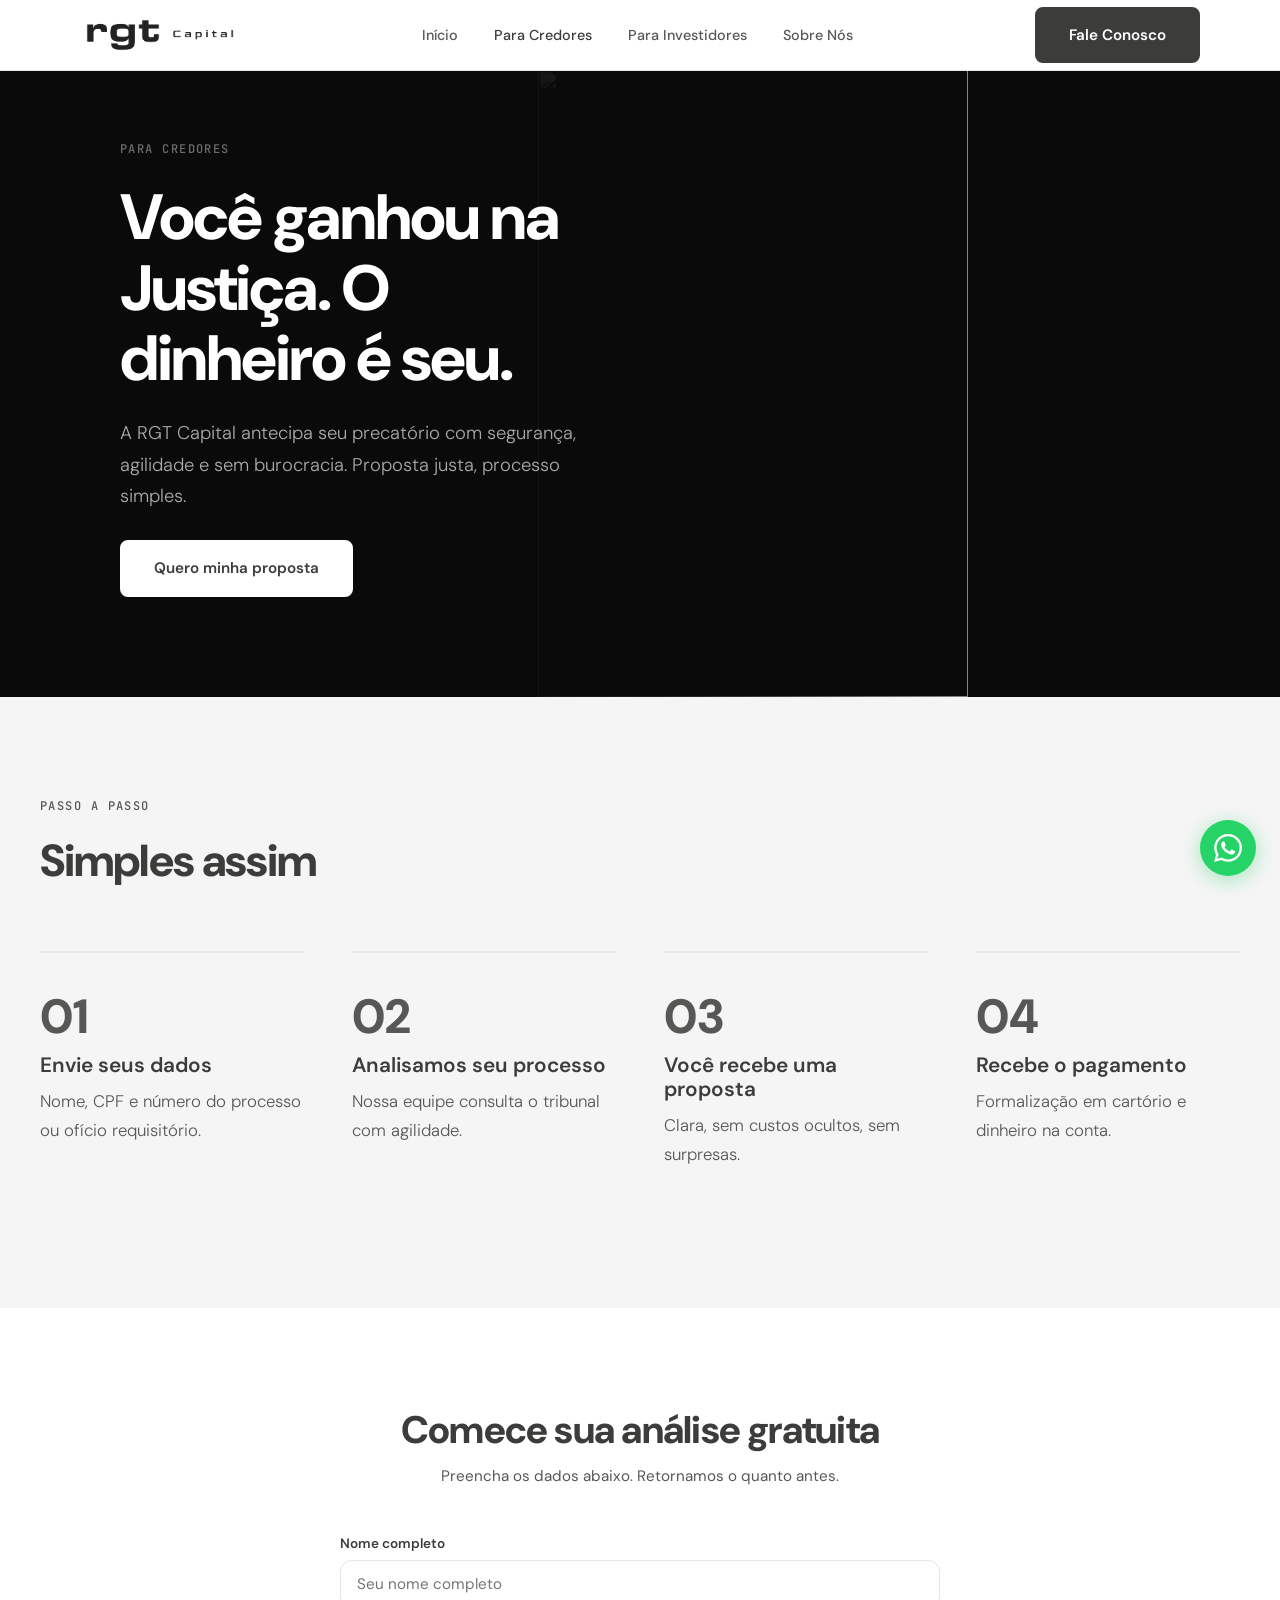
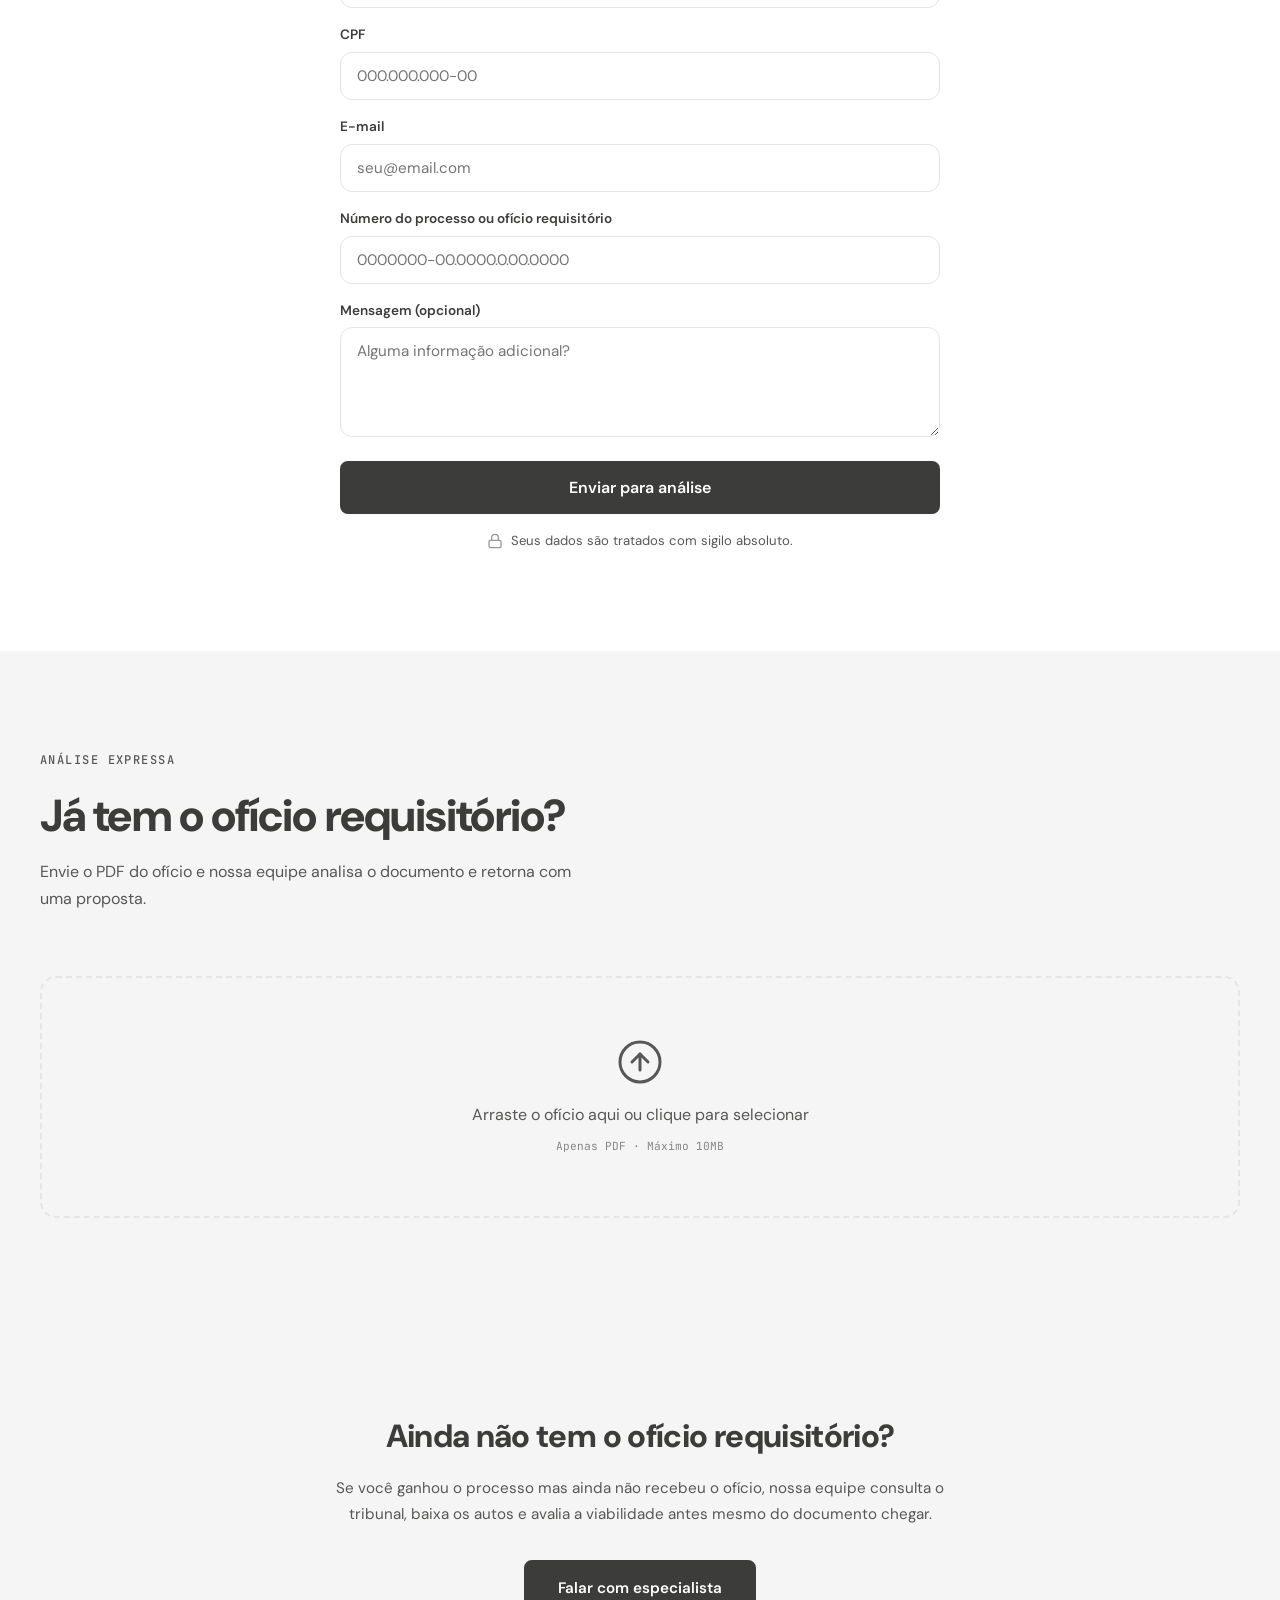
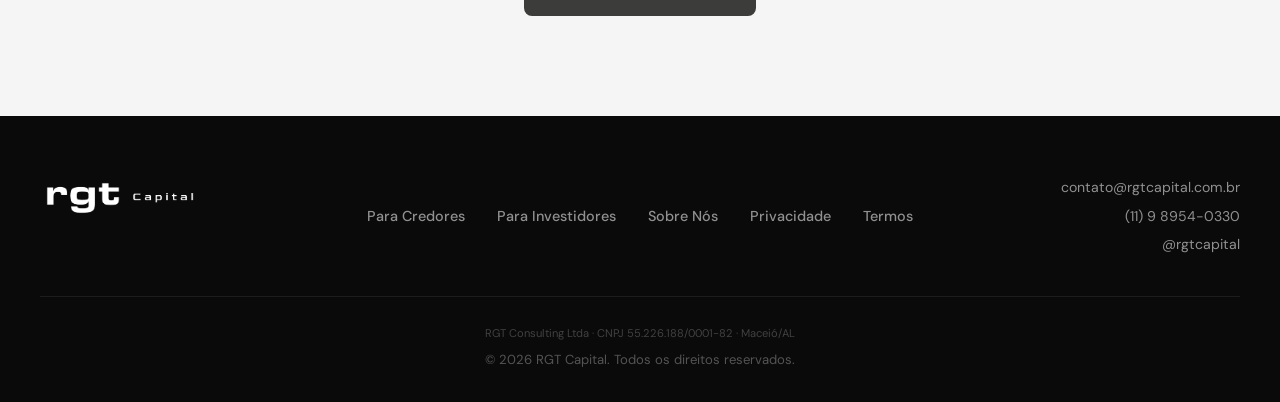
==== commit ad528938: "feat(legal): política de privacidade + termos de uso (RGT-38 LGPD) - politica-privacidade.html: 12 s" ====
--- a/credores.html
+++ b/credores.html
@@ -222,6 +222,8 @@
           <li><a href="credores.html">Para Credores</a></li>
           <li><a href="investidores.html">Para Investidores</a></li>
           <li><a href="sobre.html">Sobre Nós</a></li>
+          <li><a href="politica-privacidade.html">Privacidade</a></li>
+          <li><a href="termos.html">Termos</a></li>
         </ul>
         <div class="footer-contact">
           <a href="mailto:contato@rgtcapital.com.br">contato@rgtcapital.com.br</a>
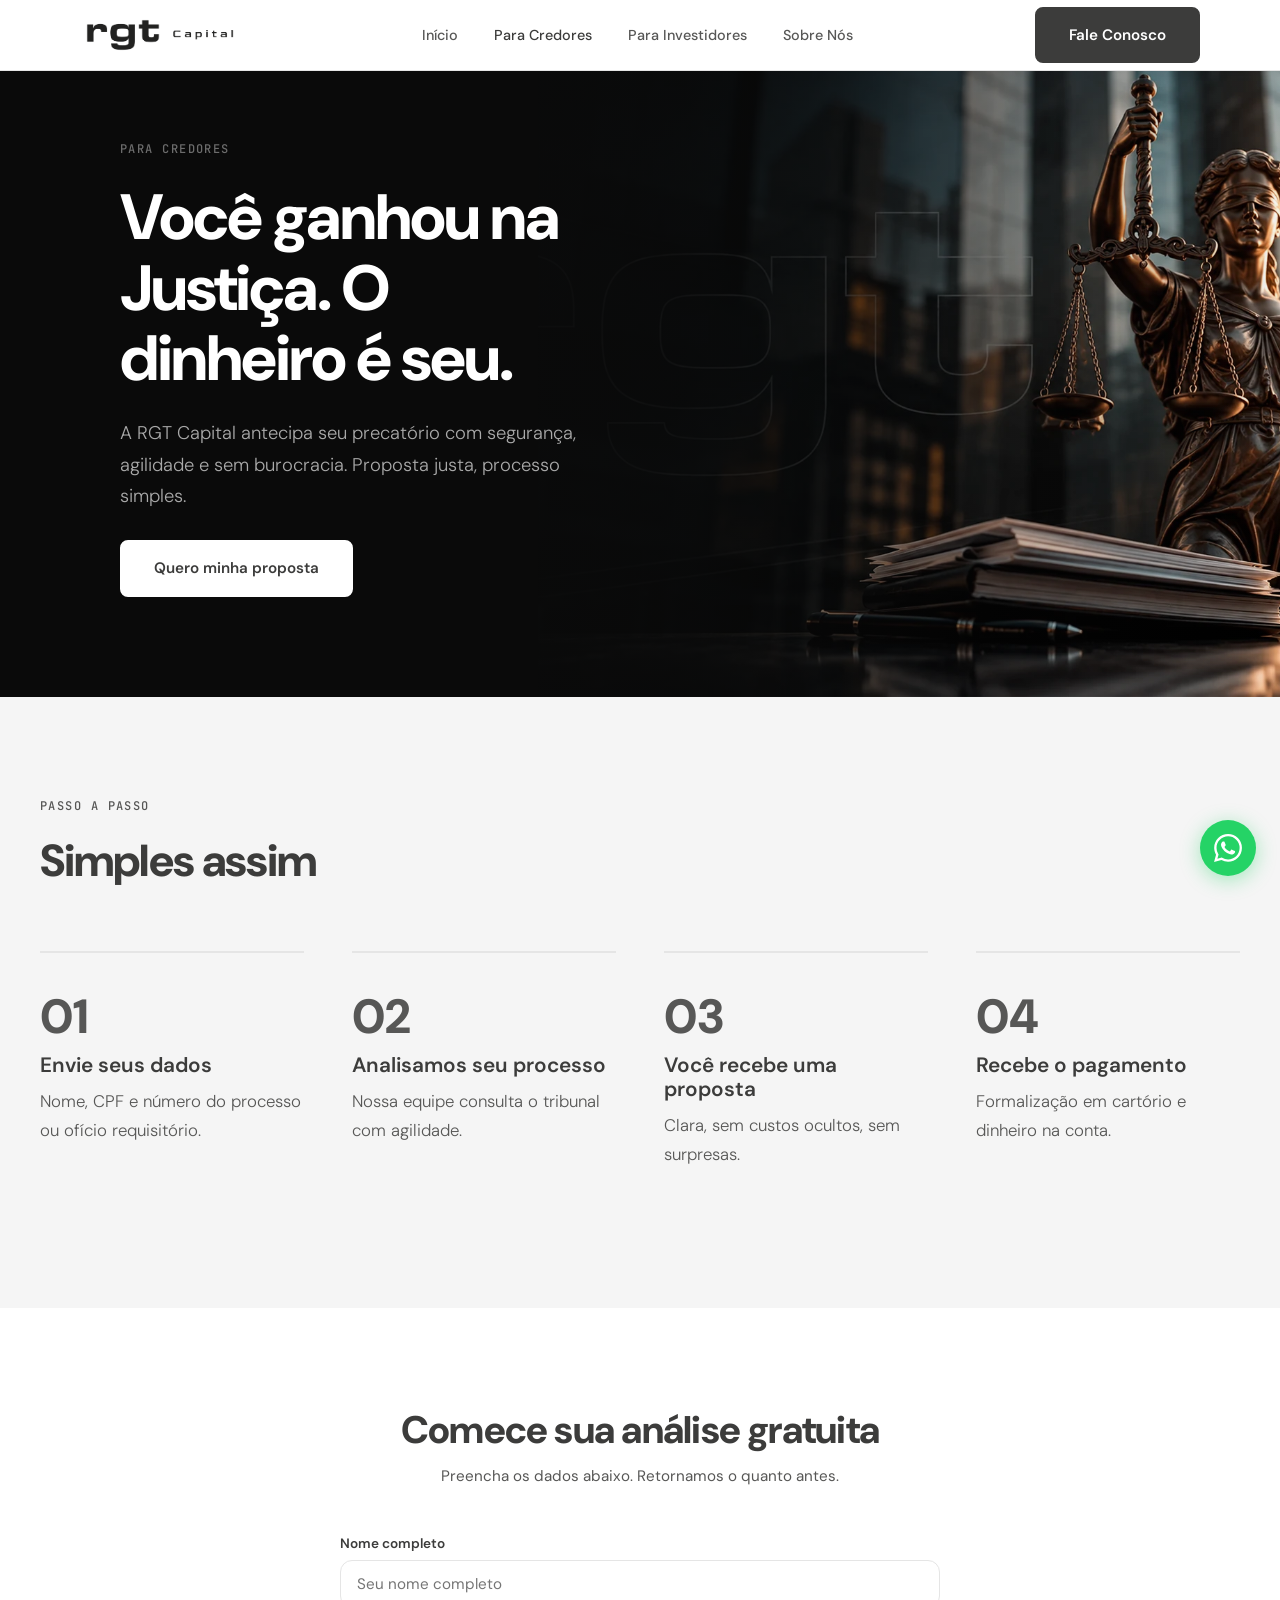
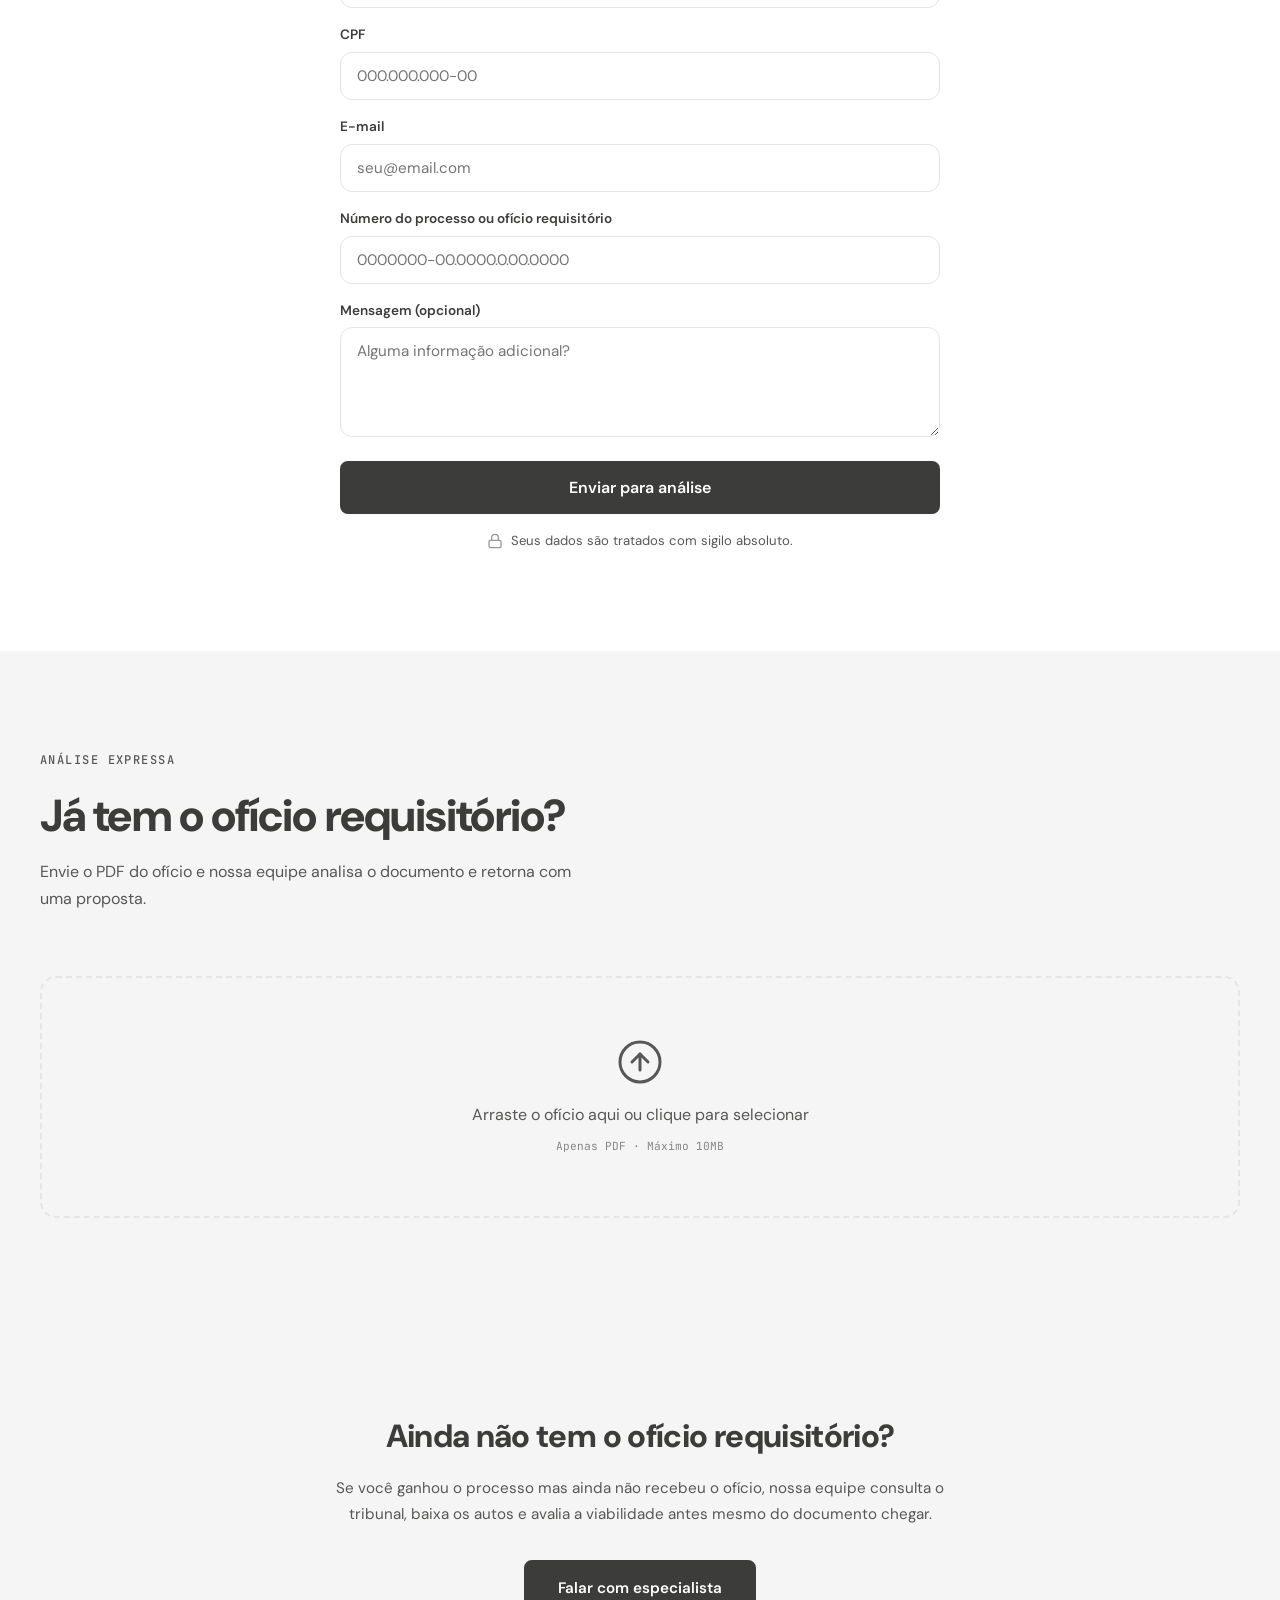
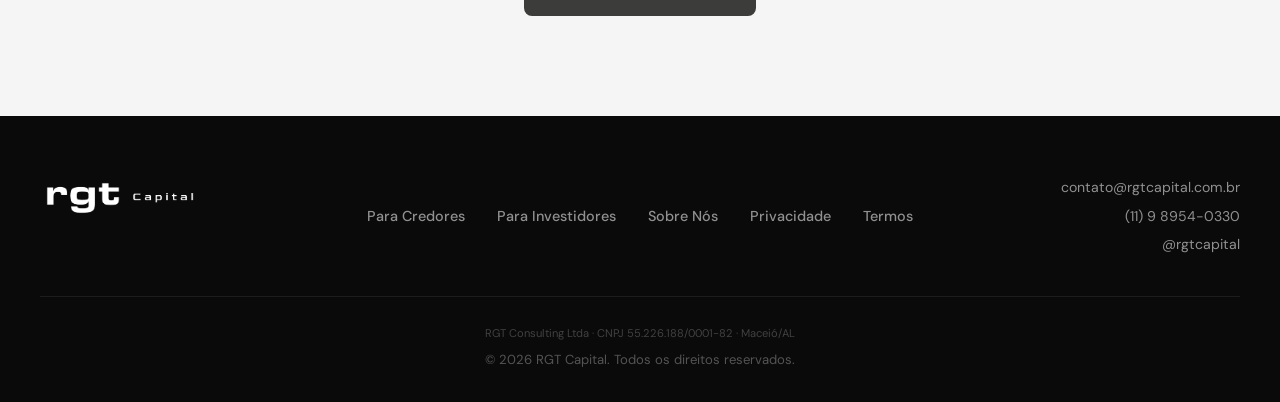
==== commit 03ddcfb9: "perf(assets): três imagens em WebP no lugar de PNG Os HTML já apontam pros .webp e os arquivos exist" ====
--- a/credores.html
+++ b/credores.html
@@ -60,7 +60,7 @@
   <section class="hero-fade-right">
     <img
       class="hero-fade-right__bg"
-      src="https://images.unsplash.com/photo-1436450412740-6b988f486c6b?w=1400&q=80"
+      src="assets/hero-credores.webp"
       alt=""
       aria-hidden="true"
       loading="eager"
--- a/styles.css
+++ b/styles.css
@@ -1153,7 +1153,7 @@
 .hero-fullwidth-bg {
   position: absolute;
   inset: 0;
-  background-image: url('https://images.unsplash.com/photo-1486406146926-c627a92ad1ab?w=1920&q=80');
+  background-image: url('assets/hero-home.webp');
   background-size: cover;
   background-position: center;
   z-index: 0;
@@ -1651,6 +1651,12 @@
 
 /* ─── RESPONSIVE (additions) ─── */
 @media (max-width: 768px) {
+  /* No retrato do celular o cover corta as laterais e o assunto da foto
+     (a direita) sai de quadro. Desloca o enquadramento para mante-lo. */
+  .hero-fullwidth-bg {
+    background-position: 72% center;
+  }
+
   .hero-fullwidth-content {
     padding: 0 24px;
     max-width: 100%;
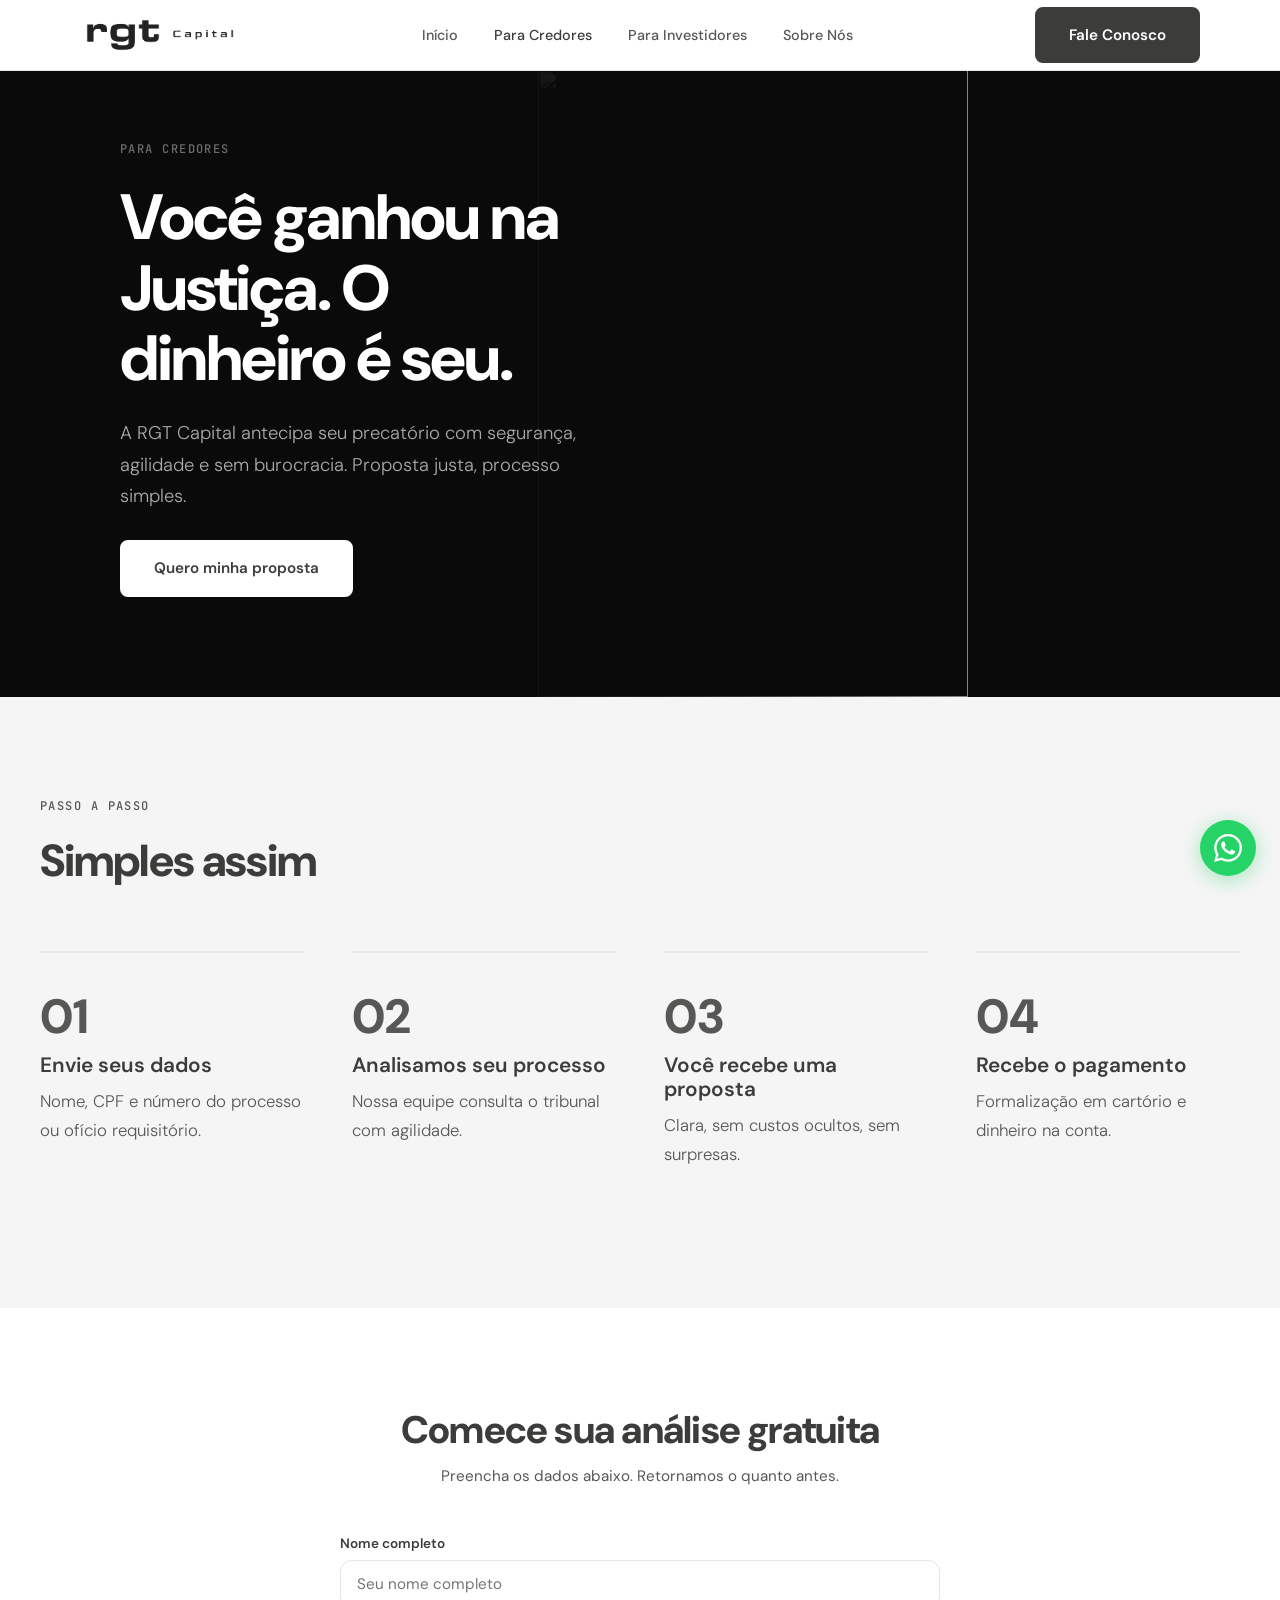
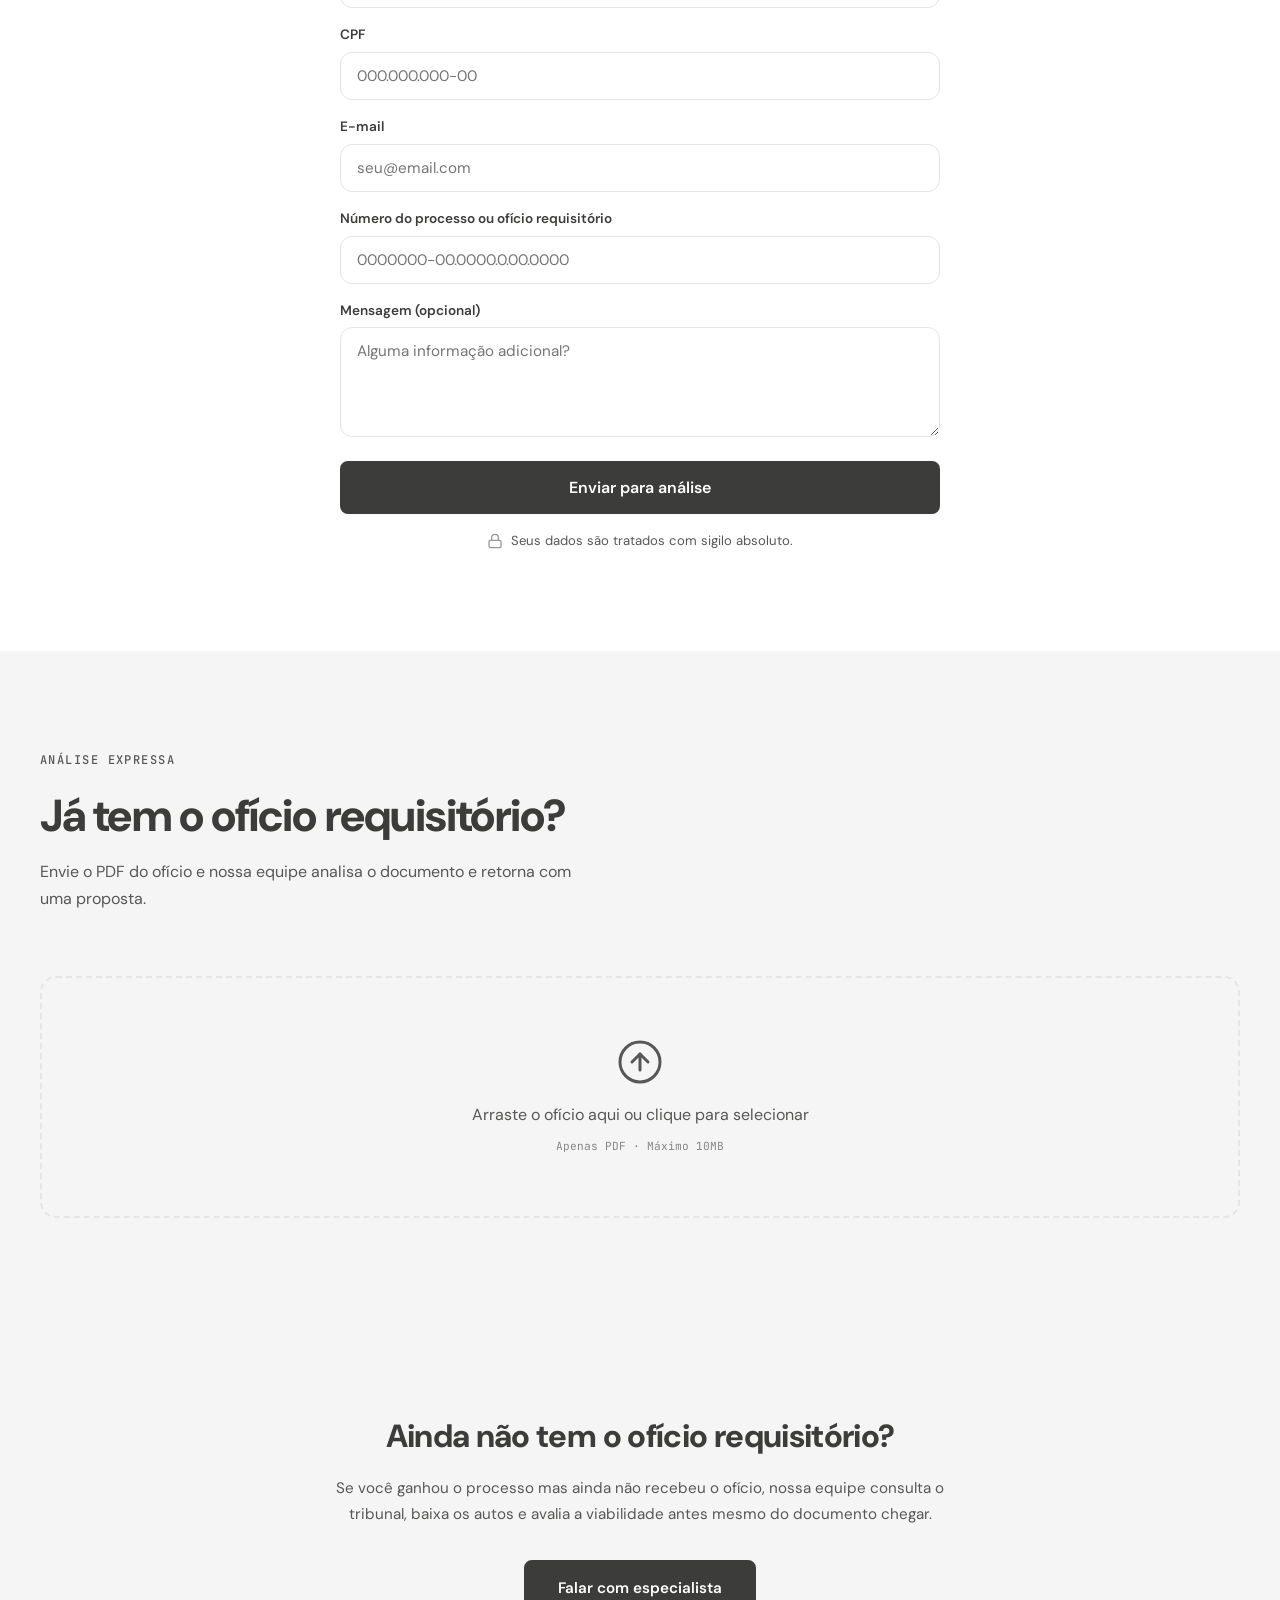
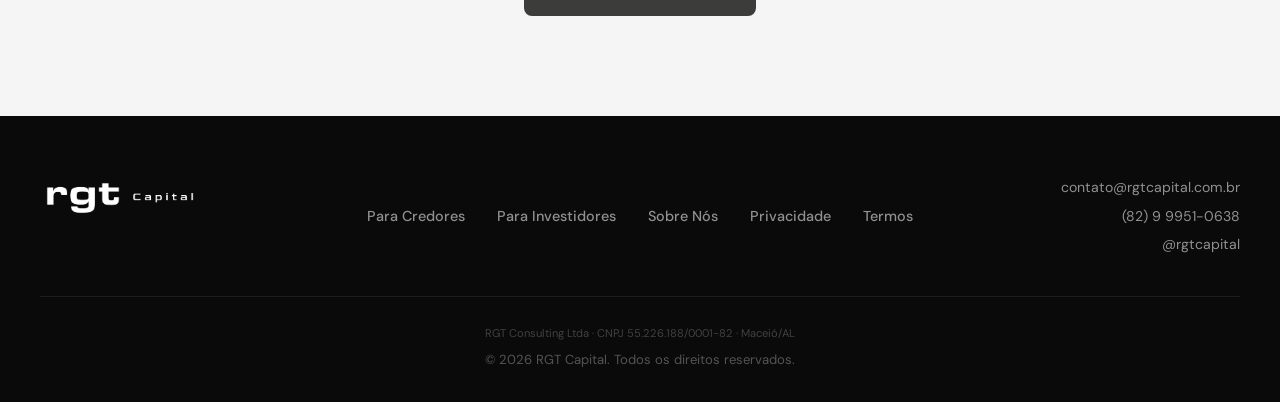
==== commit 390bb46d: "fix(contato): WhatsApp da RGT é o (82) 9 9951-0638 O site saiu no primeiro commit (26/08) com o (11)" ====
--- a/credores.html
+++ b/credores.html
@@ -41,7 +41,7 @@
         <li><a href="sobre.html">Sobre Nós</a></li>
       </ul>
       <div class="nav-cta">
-        <a href="https://wa.me/5511989540330" target="_blank" rel="noopener" class="btn-primary">Fale Conosco</a>
+        <a href="https://wa.me/5582999510638" target="_blank" rel="noopener" class="btn-primary">Fale Conosco</a>
       </div>
       <button class="hamburger" id="hamburger" aria-label="Menu" aria-expanded="false">
         <span></span><span></span><span></span>
@@ -52,7 +52,7 @@
       <a href="credores.html">Para Credores</a>
       <a href="investidores.html">Para Investidores</a>
       <a href="sobre.html">Sobre Nós</a>
-      <a href="https://wa.me/5511989540330" target="_blank" rel="noopener" class="btn-primary">Fale Conosco</a>
+      <a href="https://wa.me/5582999510638" target="_blank" rel="noopener" class="btn-primary">Fale Conosco</a>
     </div>
   </nav>
 
@@ -60,7 +60,7 @@
   <section class="hero-fade-right">
     <img
       class="hero-fade-right__bg"
-      src="assets/hero-credores.webp"
+      src="https://images.unsplash.com/photo-1436450412740-6b988f486c6b?w=1400&q=80"
       alt=""
       aria-hidden="true"
       loading="eager"
@@ -75,7 +75,7 @@
       </p>
       <div class="hero-buttons" style="margin-top:4px;">
         <a
-          href="https://wa.me/5511989540330?text=Ol%C3%A1%2C%20quero%20antecipar%20meu%20precat%C3%B3rio."
+          href="https://wa.me/5582999510638?text=Ol%C3%A1%2C%20quero%20antecipar%20meu%20precat%C3%B3rio."
           target="_blank"
           rel="noopener"
           class="btn-hero-primary"
@@ -201,7 +201,7 @@
           avalia a viabilidade antes mesmo do documento chegar.
         </p>
         <a
-          href="https://wa.me/5511989540330?text=Ol%C3%A1%2C%20ainda%20n%C3%A3o%20tenho%20o%20of%C3%ADcio%20requis%C3%B3rio%20e%20gostaria%20de%20saber%20mais."
+          href="https://wa.me/5582999510638?text=Ol%C3%A1%2C%20ainda%20n%C3%A3o%20tenho%20o%20of%C3%ADcio%20requis%C3%B3rio%20e%20gostaria%20de%20saber%20mais."
           target="_blank"
           rel="noopener"
           class="btn-primary"
@@ -227,7 +227,7 @@
         </ul>
         <div class="footer-contact">
           <a href="mailto:contato@rgtcapital.com.br">contato@rgtcapital.com.br</a>
-          <a href="https://wa.me/5511989540330" target="_blank" rel="noopener">(11) 9 8954-0330</a>
+          <a href="https://wa.me/5582999510638" target="_blank" rel="noopener">(82) 9 9951-0638</a>
           <span>@rgtcapital</span>
         </div>
       </div>
@@ -239,7 +239,7 @@
   </footer>
 
   <!-- WHATSAPP FLOAT -->
-  <a href="https://wa.me/5511989540330" target="_blank" rel="noopener" class="whatsapp-float" aria-label="Fale pelo WhatsApp">
+  <a href="https://wa.me/5582999510638" target="_blank" rel="noopener" class="whatsapp-float" aria-label="Fale pelo WhatsApp">
     <svg viewBox="0 0 24 24" xmlns="http://www.w3.org/2000/svg">
       <path d="M17.472 14.382c-.297-.149-1.758-.867-2.03-.967-.273-.099-.471-.148-.67.15-.197.297-.767.966-.94 1.164-.173.199-.347.223-.644.075-.297-.15-1.255-.463-2.39-1.475-.883-.788-1.48-1.761-1.653-2.059-.173-.297-.018-.458.13-.606.134-.133.298-.347.446-.52.149-.174.198-.298.298-.497.099-.198.05-.371-.025-.52-.075-.149-.669-1.612-.916-2.207-.242-.579-.487-.5-.669-.51-.173-.008-.371-.01-.57-.01-.198 0-.52.074-.792.372-.272.297-1.04 1.016-1.04 2.479 0 1.462 1.065 2.875 1.213 3.074.149.198 2.096 3.2 5.077 4.487.709.306 1.262.489 1.694.625.712.227 1.36.195 1.871.118.571-.085 1.758-.719 2.006-1.413.248-.694.248-1.289.173-1.413-.074-.124-.272-.198-.57-.347m-5.421 7.403h-.004a9.87 9.87 0 01-5.031-1.378l-.361-.214-3.741.982.998-3.648-.235-.374a9.86 9.86 0 01-1.51-5.26c.001-5.45 4.436-9.884 9.888-9.884 2.64 0 5.122 1.03 6.988 2.898a9.825 9.825 0 012.893 6.994c-.003 5.45-4.437 9.884-9.885 9.884m8.413-18.297A11.815 11.815 0 0012.05 0C5.495 0 .16 5.335.157 11.892c0 2.096.547 4.142 1.588 5.945L.057 24l6.305-1.654a11.882 11.882 0 005.683 1.448h.005c6.554 0 11.89-5.335 11.893-11.893a11.821 11.821 0 00-3.48-8.413z"/>
     </svg>
@@ -295,7 +295,7 @@
         fileNameDisplay.textContent = file.name + ' (' + sizeKB + ' KB)';
         fileInfo.classList.add('visible');
         const msg = 'Olá, tenho um ofício requisitório e gostaria de uma proposta.';
-        waBtn.href = 'https://wa.me/5511989540330?text=' + encodeURIComponent(msg);
+        waBtn.href = 'https://wa.me/5582999510638?text=' + encodeURIComponent(msg);
         waBtn.classList.add('visible');
       });
     }
@@ -321,7 +321,7 @@
       msg += `*Processo/Ofício:* ${processo}`;
       if (mensagem) msg += `\n*Mensagem:* ${mensagem}`;
 
-      window.open('https://wa.me/5511989540330?text=' + encodeURIComponent(msg), '_blank');
+      window.open('https://wa.me/5582999510638?text=' + encodeURIComponent(msg), '_blank');
     });
   </script>
 </body>
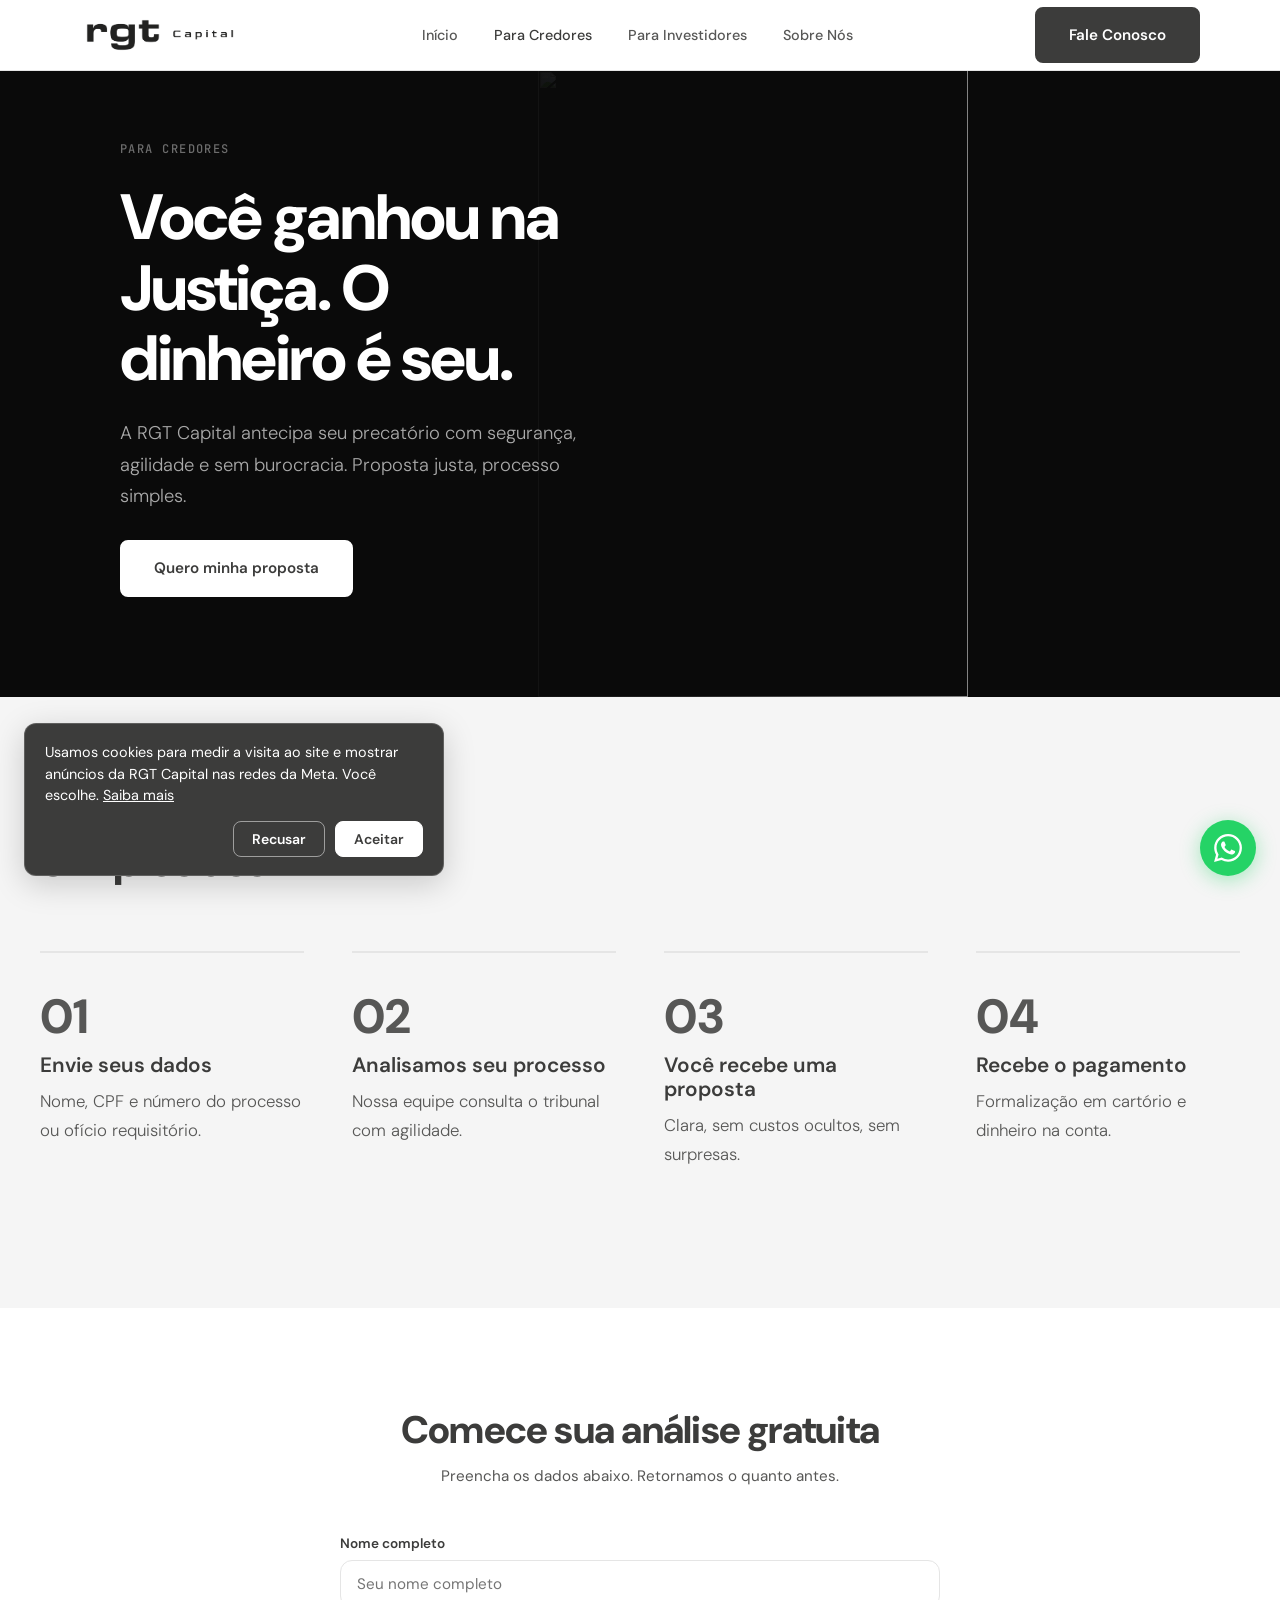
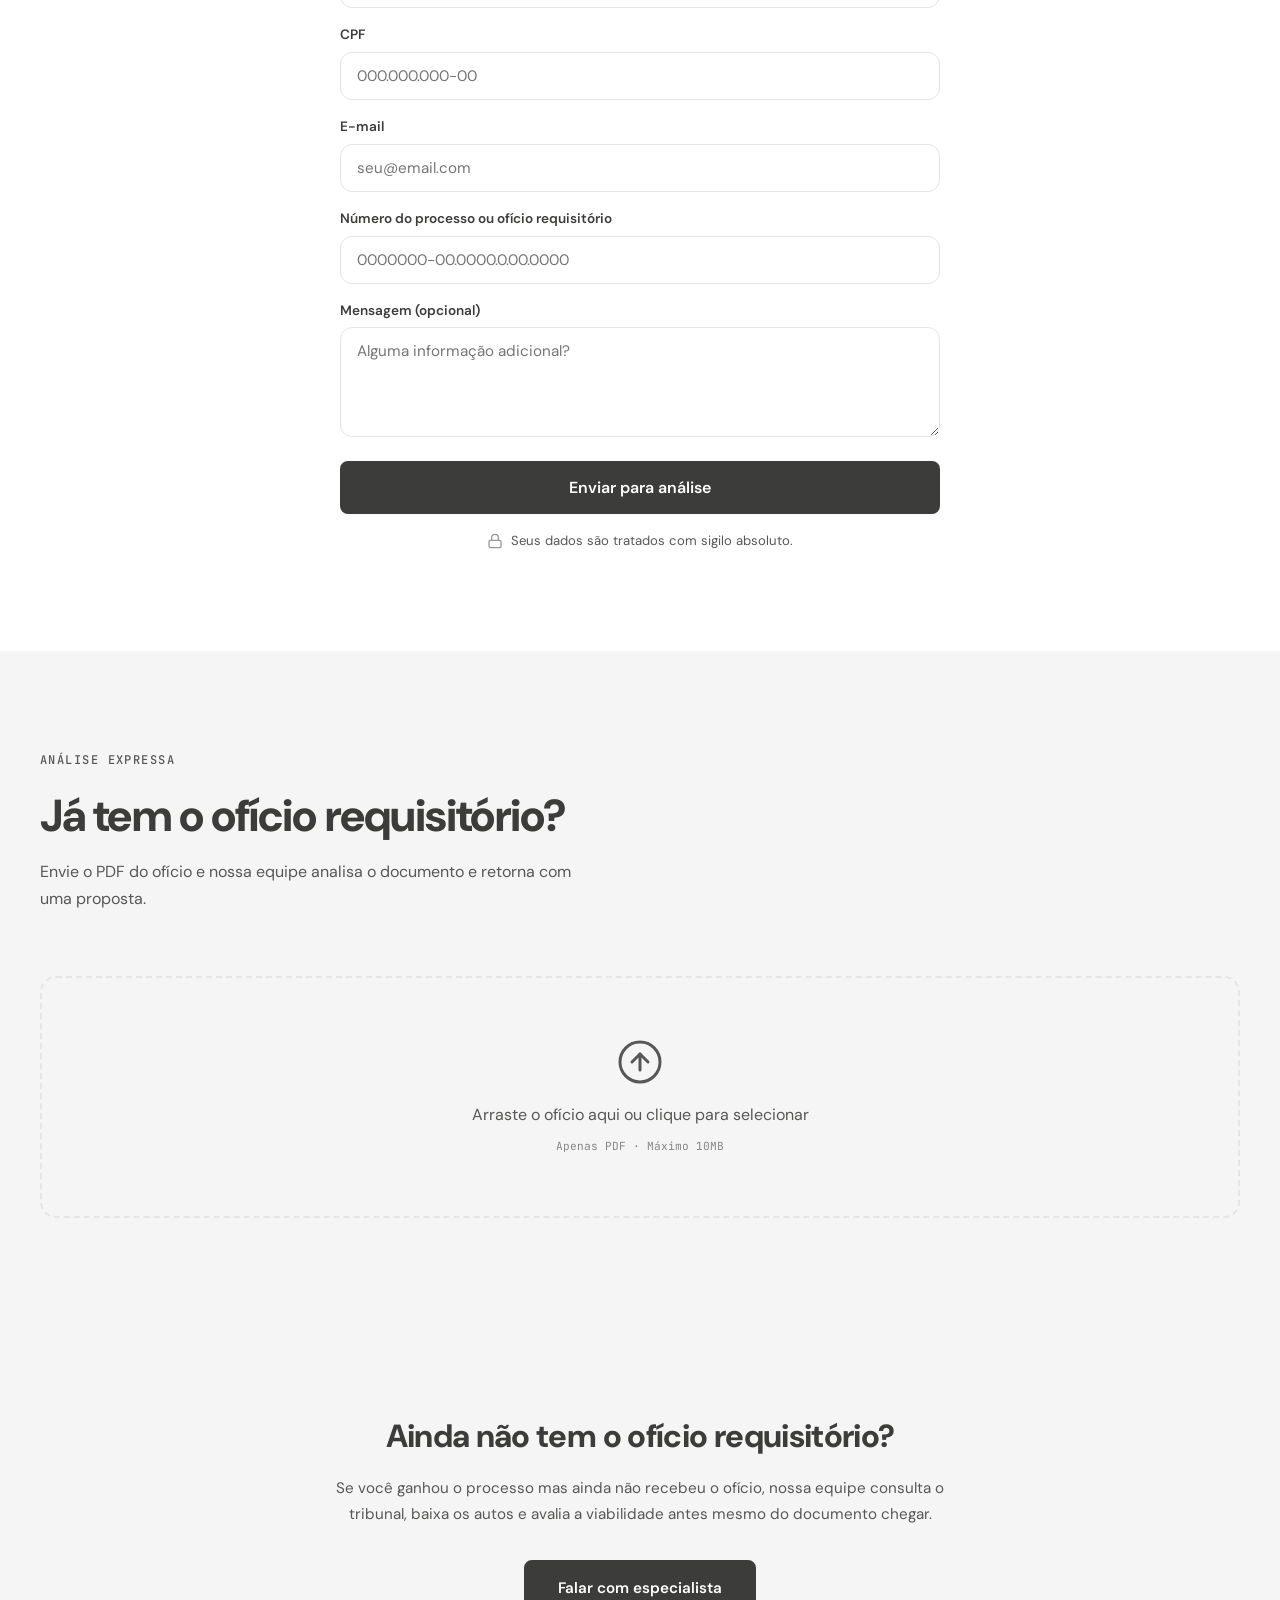
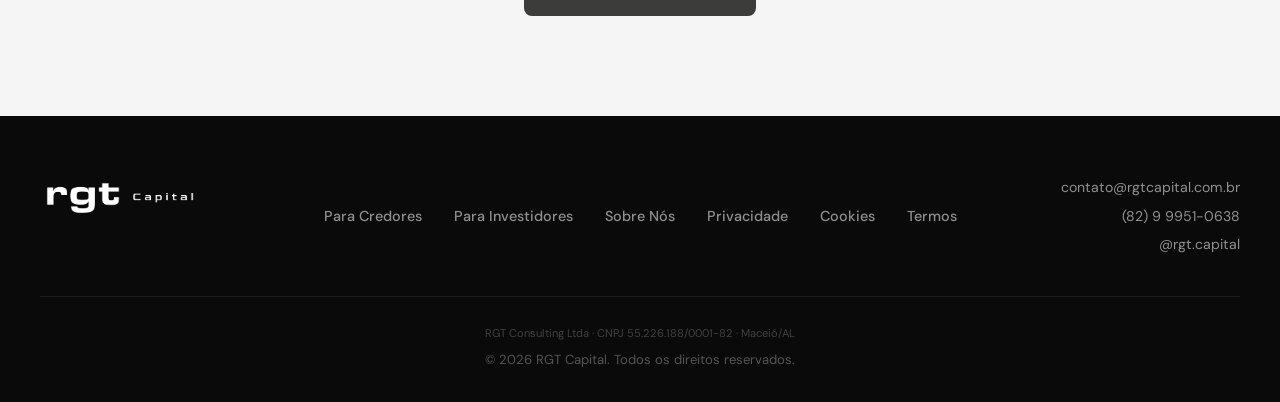
==== commit 460bcb99: "feat(site): pixel da Meta com aviso de cookies (RGT-39) e Instagram certo no rodapé O pixel ("Site R" ====
--- a/credores.html
+++ b/credores.html
@@ -223,12 +223,13 @@
           <li><a href="investidores.html">Para Investidores</a></li>
           <li><a href="sobre.html">Sobre Nós</a></li>
           <li><a href="politica-privacidade.html">Privacidade</a></li>
+          <li><a href="#" data-cookies>Cookies</a></li>
           <li><a href="termos.html">Termos</a></li>
         </ul>
         <div class="footer-contact">
           <a href="mailto:contato@rgtcapital.com.br">contato@rgtcapital.com.br</a>
           <a href="https://wa.me/5582999510638" target="_blank" rel="noopener">(82) 9 9951-0638</a>
-          <span>@rgtcapital</span>
+          <a href="https://www.instagram.com/rgt.capital/" target="_blank" rel="noopener">@rgt.capital</a>
         </div>
       </div>
       <div class="footer-bottom">
@@ -321,8 +322,11 @@
       msg += `*Processo/Ofício:* ${processo}`;
       if (mensagem) msg += `\n*Mensagem:* ${mensagem}`;
 
+      // Conversão pro pixel (só dispara se o visitante aceitou os cookies). Sem dados pessoais.
+      if (window.rgtRastrear) window.rgtRastrear('Lead');
       window.open('https://wa.me/5582999510638?text=' + encodeURIComponent(msg), '_blank');
     });
   </script>
+  <script src="assets/consentimento.js" defer></script>
 </body>
 </html>
--- a/styles.css
+++ b/styles.css
@@ -1153,7 +1153,7 @@
 .hero-fullwidth-bg {
   position: absolute;
   inset: 0;
-  background-image: url('assets/hero-home.webp');
+  background-image: url('https://images.unsplash.com/photo-1486406146926-c627a92ad1ab?w=1920&q=80');
   background-size: cover;
   background-position: center;
   z-index: 0;
@@ -1651,12 +1651,6 @@
 
 /* ─── RESPONSIVE (additions) ─── */
 @media (max-width: 768px) {
-  /* No retrato do celular o cover corta as laterais e o assunto da foto
-     (a direita) sai de quadro. Desloca o enquadramento para mante-lo. */
-  .hero-fullwidth-bg {
-    background-position: 72% center;
-  }
-
   .hero-fullwidth-content {
     padding: 0 24px;
     max-width: 100%;
@@ -1696,3 +1690,65 @@
     padding: 40px 24px;
   }
 }
+
+/* ── Aviso de cookies (assets/consentimento.js) ─────────────────────────
+   Canto inferior esquerdo, longe do botão de WhatsApp (direita). No celular
+   ocupa a largura e fica acima dele. Paleta P&B da marca. */
+.cookie-aviso {
+  position: fixed;
+  left: 24px;
+  bottom: 24px;
+  max-width: 420px;
+  z-index: 300;
+  background: var(--text);
+  color: #fff;
+  border-radius: var(--radius);
+  padding: 18px 20px;
+  border: 1px solid rgba(255, 255, 255, 0.18); /* destaca sobre o hero escuro */
+  box-shadow: 0 8px 32px rgba(0, 0, 0, 0.18);
+  font-family: var(--font);
+  font-size: 0.9rem;
+  line-height: 1.5;
+}
+
+.cookie-aviso a {
+  color: #fff;
+  text-decoration: underline;
+}
+
+.cookie-aviso-botoes {
+  display: flex;
+  justify-content: flex-end;
+  gap: 10px;
+  margin-top: 14px;
+}
+
+.cookie-aviso button {
+  font-family: var(--font);
+  font-size: 0.875rem;
+  font-weight: 600;
+  border-radius: 8px;
+  padding: 8px 18px;
+  cursor: pointer;
+}
+
+.cookie-recusar {
+  background: transparent;
+  color: #fff;
+  border: 1px solid rgba(255, 255, 255, 0.5);
+}
+
+.cookie-aceitar {
+  background: #fff;
+  color: var(--text);
+  border: 1px solid #fff;
+}
+
+@media (max-width: 768px) {
+  .cookie-aviso {
+    left: 12px;
+    right: 12px;
+    bottom: 92px;
+    max-width: none;
+  }
+}
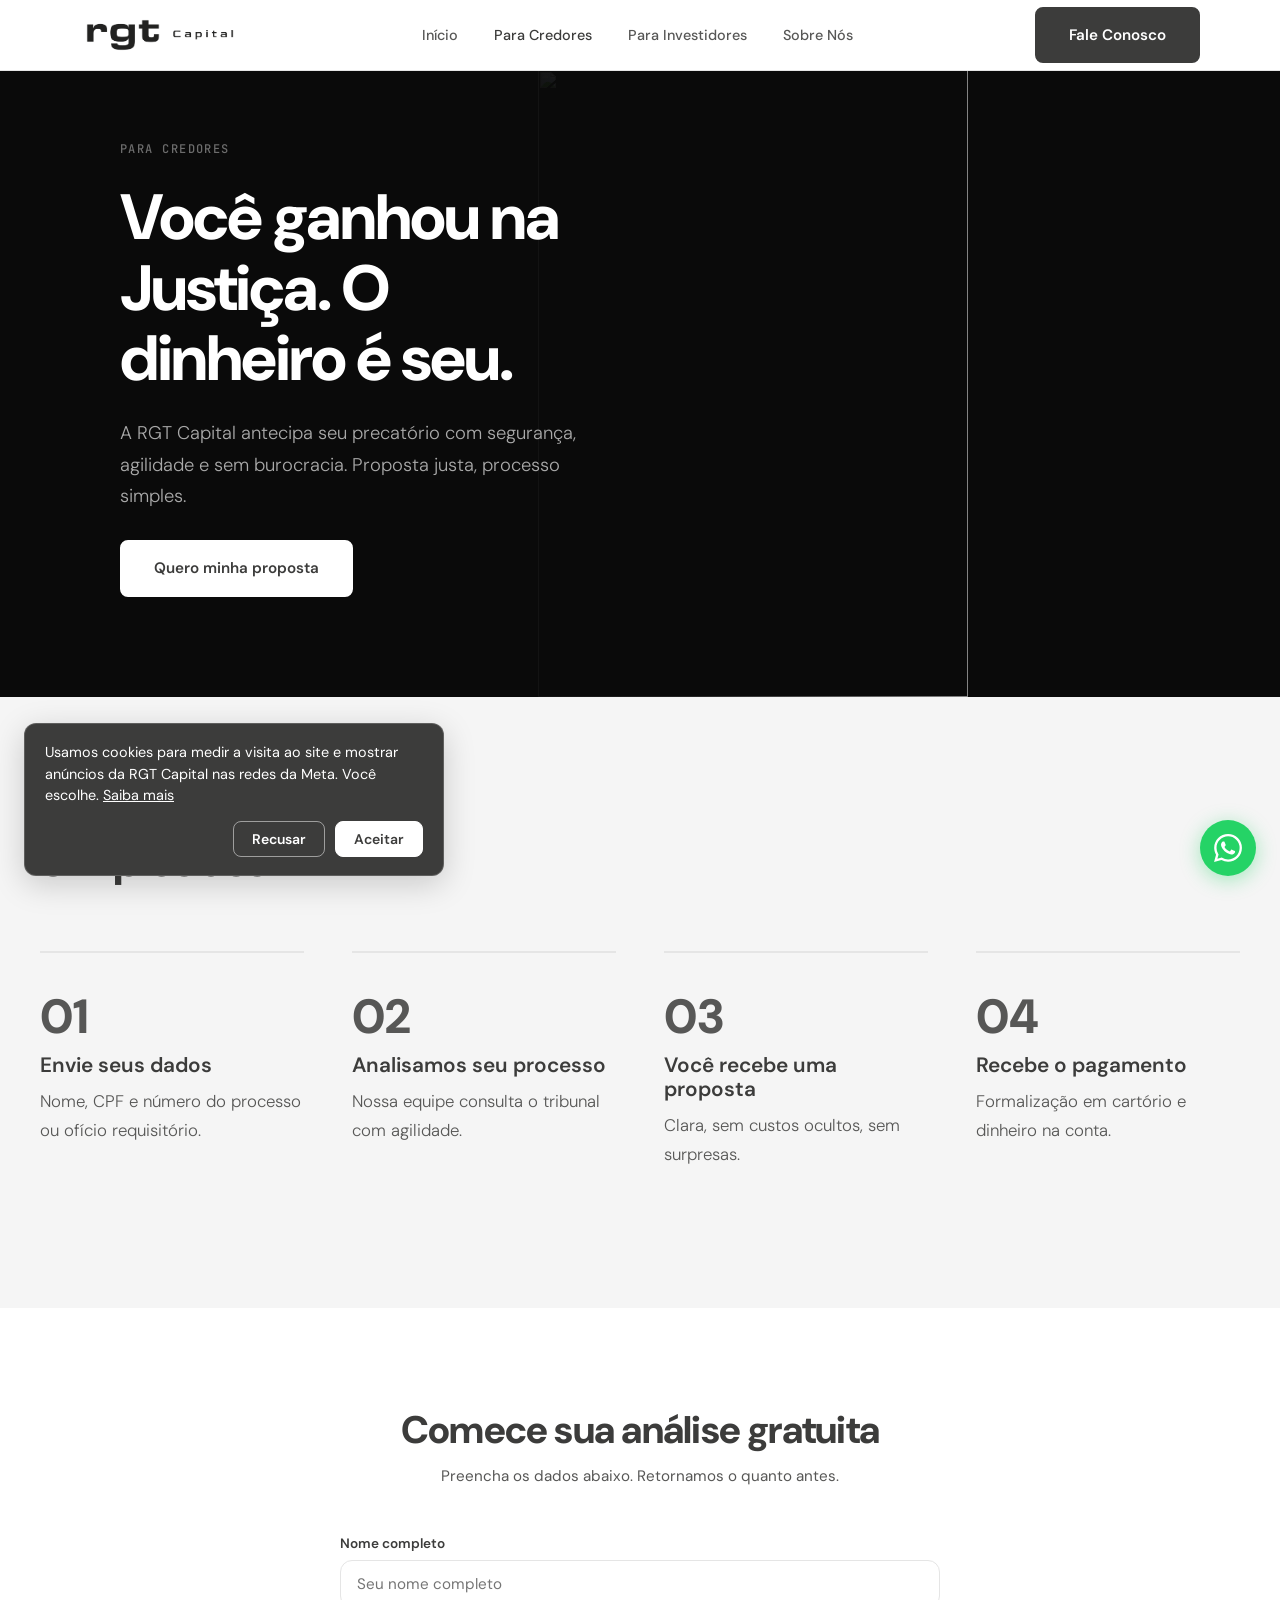
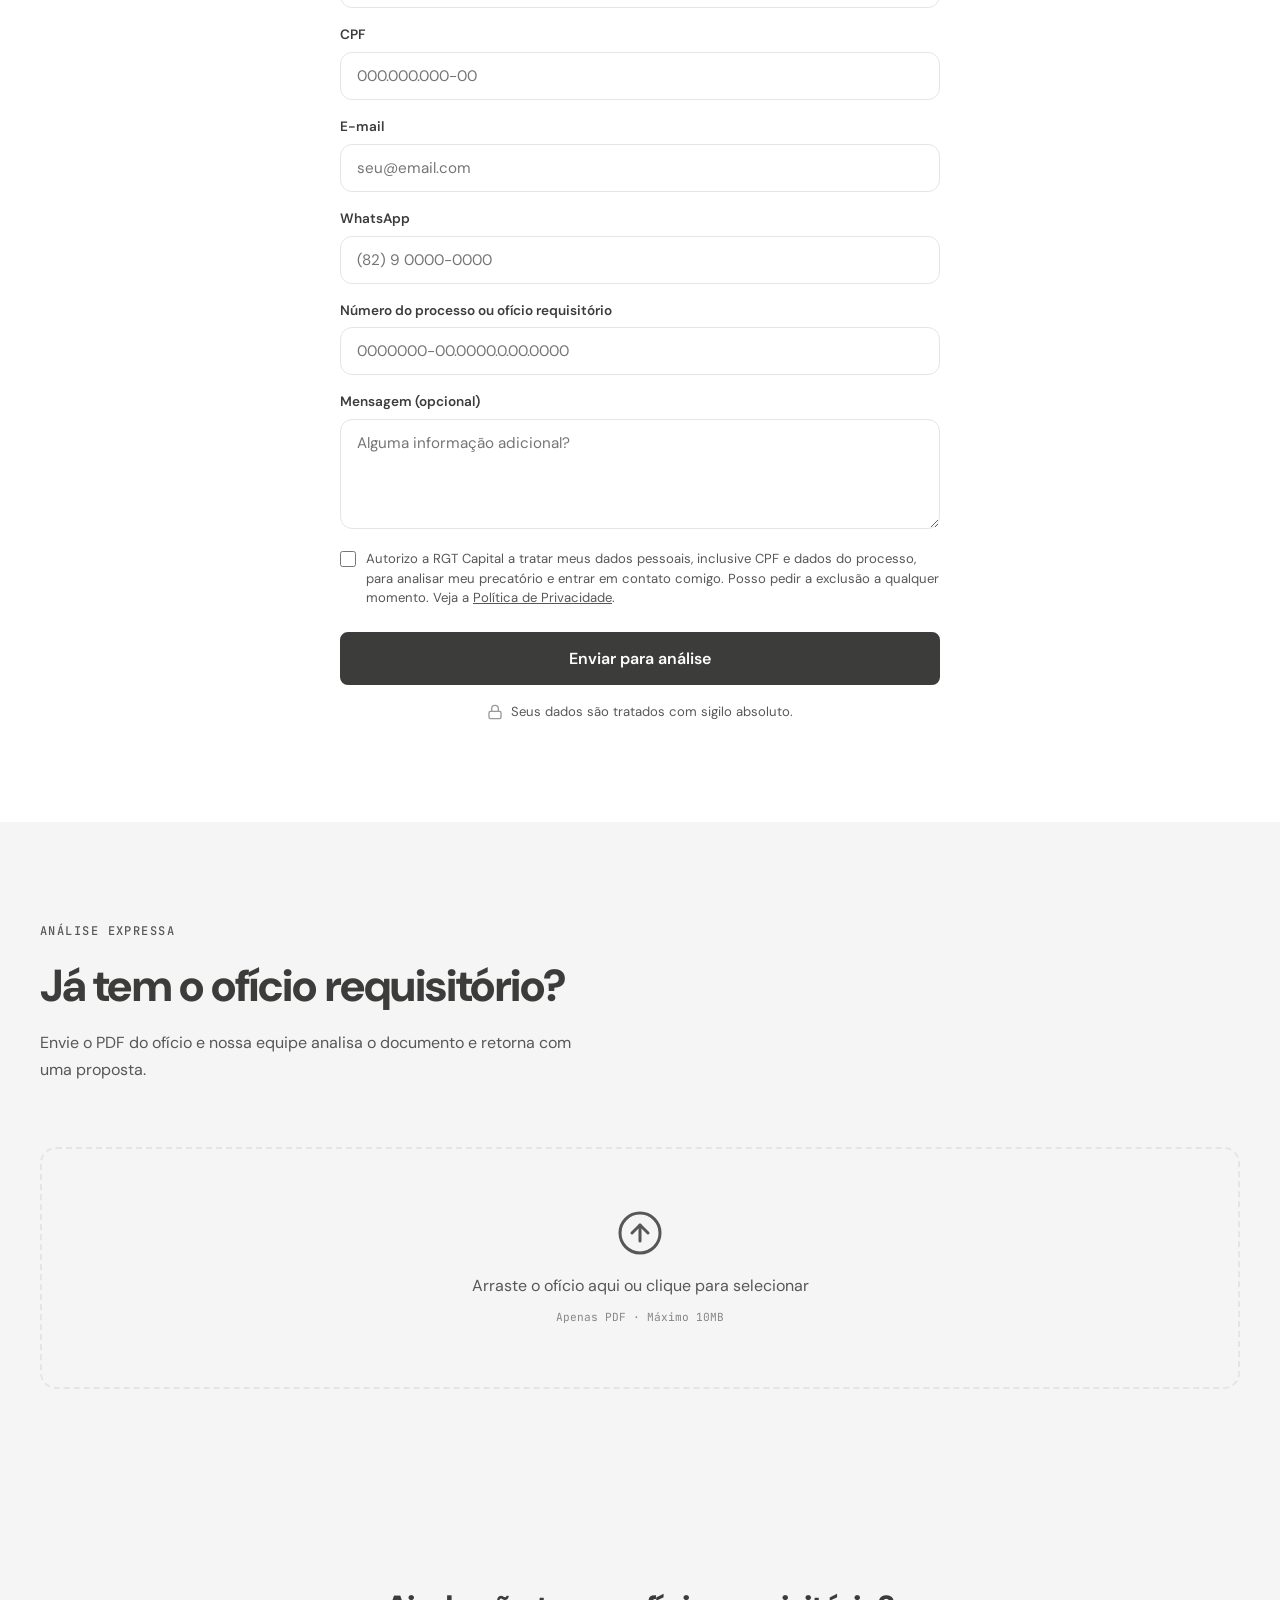
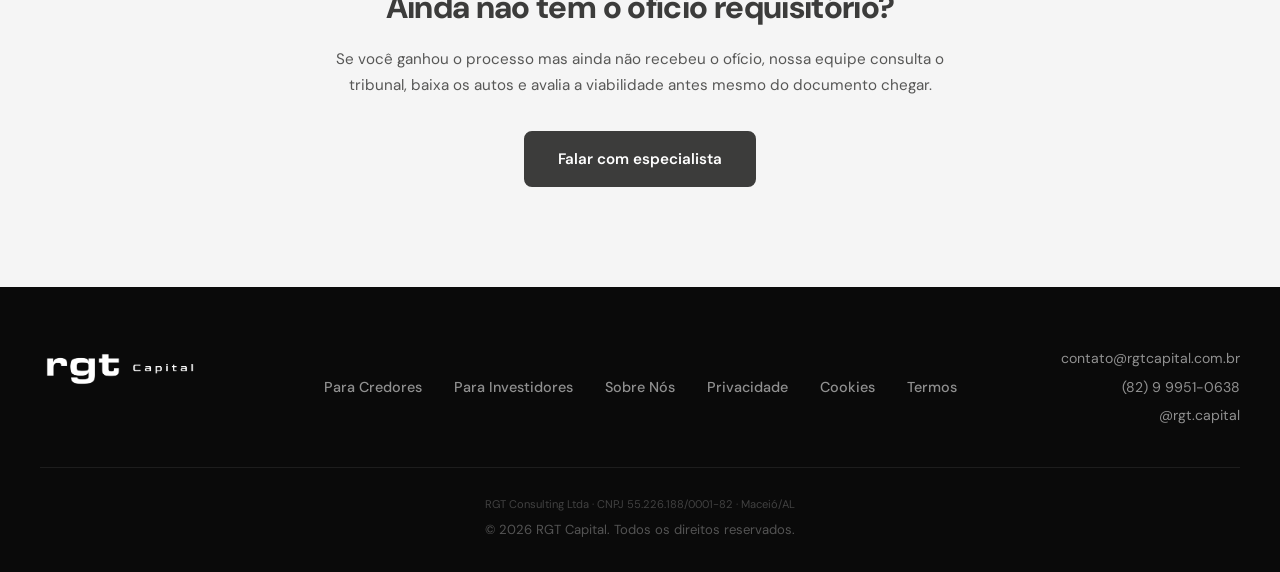
==== commit cc95e9a6: "feat(credores): o formulário cria lead no CRM, não só abre o WhatsApp Até agora o formulário montava" ====
--- a/credores.html
+++ b/credores.html
@@ -136,6 +136,10 @@
             <input type="email" id="email" name="email" placeholder="seu@email.com" required />
           </div>
           <div class="form-group">
+            <label for="telefone">WhatsApp</label>
+            <input type="tel" id="telefone" name="telefone" placeholder="(82) 9 0000-0000" maxlength="16" required />
+          </div>
+          <div class="form-group">
             <label for="processo">Número do processo ou ofício requisitório</label>
             <input type="text" id="processo" name="processo" placeholder="0000000-00.0000.0.00.0000" required />
           </div>
@@ -143,7 +147,29 @@
             <label for="mensagem">Mensagem (opcional)</label>
             <textarea id="mensagem" name="mensagem" placeholder="Alguma informação adicional?"></textarea>
           </div>
+
+          <!--
+            Armadilha pra robô: fica fora da tela, então pessoa nenhuma
+            preenche. Se vier preenchido, o servidor descarta. Não usamos
+            display:none porque parte dos robôs ignora campo escondido assim.
+          -->
+          <div class="hp-campo" aria-hidden="true">
+            <label for="website">Não preencha este campo</label>
+            <input type="text" id="website" name="website" tabindex="-1" autocomplete="off" />
+          </div>
+
+          <div class="form-consent">
+            <input type="checkbox" id="consentimento" name="consentimento" required />
+            <label for="consentimento">
+              Autorizo a RGT Capital a tratar meus dados pessoais, inclusive CPF e dados do
+              processo, para analisar meu precatório e entrar em contato comigo. Posso pedir a
+              exclusão a qualquer momento. Veja a
+              <a href="politica-privacidade.html" target="_blank" rel="noopener">Política de Privacidade</a>.
+            </label>
+          </div>
+
           <button type="submit" class="btn-primary form-submit">Enviar para análise</button>
+          <p class="form-status" id="form-status" role="status" aria-live="polite"></p>
         </form>
         <p class="form-note reveal">
           <svg xmlns="http://www.w3.org/2000/svg" width="16" height="16" viewBox="0 0 24 24" fill="none" stroke="currentColor" stroke-width="2" stroke-linecap="round" stroke-linejoin="round">
@@ -307,11 +333,18 @@
       const nome = document.getElementById('nome').value.trim();
       const cpf = document.getElementById('cpf').value.trim();
       const email = document.getElementById('email').value.trim();
+      const telefone = document.getElementById('telefone').value.trim();
       const processo = document.getElementById('processo').value.trim();
       const mensagem = document.getElementById('mensagem').value.trim();
-
-      if (!nome || !cpf || !email || !processo) {
+      const consentiu = document.getElementById('consentimento').checked;
+      const status = document.getElementById('form-status');
+
+      if (!nome || !cpf || !email || !telefone || !processo) {
         alert('Por favor, preencha todos os campos obrigatórios.');
+        return;
+      }
+      if (!consentiu) {
+        alert('Para seguir, precisamos da sua autorização para tratar os dados.');
         return;
       }
 
@@ -319,12 +352,48 @@
       msg += `*Nome:* ${nome}\n`;
       msg += `*CPF:* ${cpf}\n`;
       msg += `*E-mail:* ${email}\n`;
+      msg += `*WhatsApp:* ${telefone}\n`;
       msg += `*Processo/Ofício:* ${processo}`;
       if (mensagem) msg += `\n*Mensagem:* ${mensagem}`;
 
       // Conversão pro pixel (só dispara se o visitante aceitou os cookies). Sem dados pessoais.
       if (window.rgtRastrear) window.rgtRastrear('Lead');
+
+      // O WhatsApp abre AGORA, dentro do clique. Se esperasse a resposta do
+      // servidor, o navegador trataria como popup e bloquearia — o credor
+      // perderia o canal que ele conhece por causa de uma chamada nossa.
       window.open('https://wa.me/5582999510638?text=' + encodeURIComponent(msg), '_blank');
+
+      // E o lead entra no CRM em paralelo. Falhar aqui não pode tirar o
+      // atendimento do ar: a conversa no WhatsApp já começou.
+      status.textContent = 'Enviando seus dados...';
+      status.className = 'form-status';
+
+      fetch('/api/lead', {
+        method: 'POST',
+        headers: { 'Content-Type': 'application/json' },
+        body: JSON.stringify({
+          nome: nome,
+          telefone: telefone,
+          email: email,
+          cpf_cnpj: cpf,
+          numero_processo: processo,
+          mensagem: mensagem,
+          website: document.getElementById('website').value,
+        }),
+      })
+        .then(function (r) {
+          if (!r.ok) throw new Error('falhou');
+          status.textContent = 'Recebemos seus dados. Continue pelo WhatsApp que acabou de abrir.';
+          status.className = 'form-status ok';
+          document.getElementById('credores-form').reset();
+        })
+        .catch(function () {
+          // Não assusta o credor: o caminho que importa pra ele já funcionou.
+          status.textContent =
+            'Abrimos o WhatsApp com seus dados. Se a janela não apareceu, chame (82) 9 9951-0638.';
+          status.className = 'form-status aviso';
+        });
     });
   </script>
   <script src="assets/consentimento.js" defer></script>
--- a/styles.css
+++ b/styles.css
@@ -756,6 +756,65 @@
   width: 100%;
   justify-content: center;
   font-size: 1rem;
+}
+
+/* Autorização da LGPD: o formulário pede CPF e dados do processo, então o
+   aceite é explícito e não vem marcado. */
+.form-consent {
+  display: flex;
+  align-items: flex-start;
+  gap: 10px;
+  margin-top: 4px;
+  font-size: 0.82rem;
+  line-height: 1.5;
+  color: var(--text-secondary);
+}
+
+.form-consent input[type='checkbox'] {
+  flex-shrink: 0;
+  width: 16px;
+  height: 16px;
+  margin-top: 2px;
+  cursor: pointer;
+}
+
+.form-consent label {
+  cursor: pointer;
+}
+
+.form-consent a {
+  color: var(--text-primary);
+  text-decoration: underline;
+}
+
+/* Resposta do envio. Fica vazio até existir algo a dizer, pra não ocupar
+   espaço em branco no formulário. */
+.form-status {
+  margin-top: 12px;
+  font-size: 0.85rem;
+  color: var(--text-secondary);
+}
+
+.form-status:empty {
+  display: none;
+}
+
+.form-status.ok {
+  color: #15803d;
+}
+
+.form-status.aviso {
+  color: #a16207;
+}
+
+/* Campo-armadilha pra robô. Sai da tela sem usar display:none nem
+   visibility:hidden, que parte dos robôs sabe detectar e pular. */
+.hp-campo {
+  position: absolute;
+  left: -9999px;
+  width: 1px;
+  height: 1px;
+  overflow: hidden;
 }
 
 .form-note {
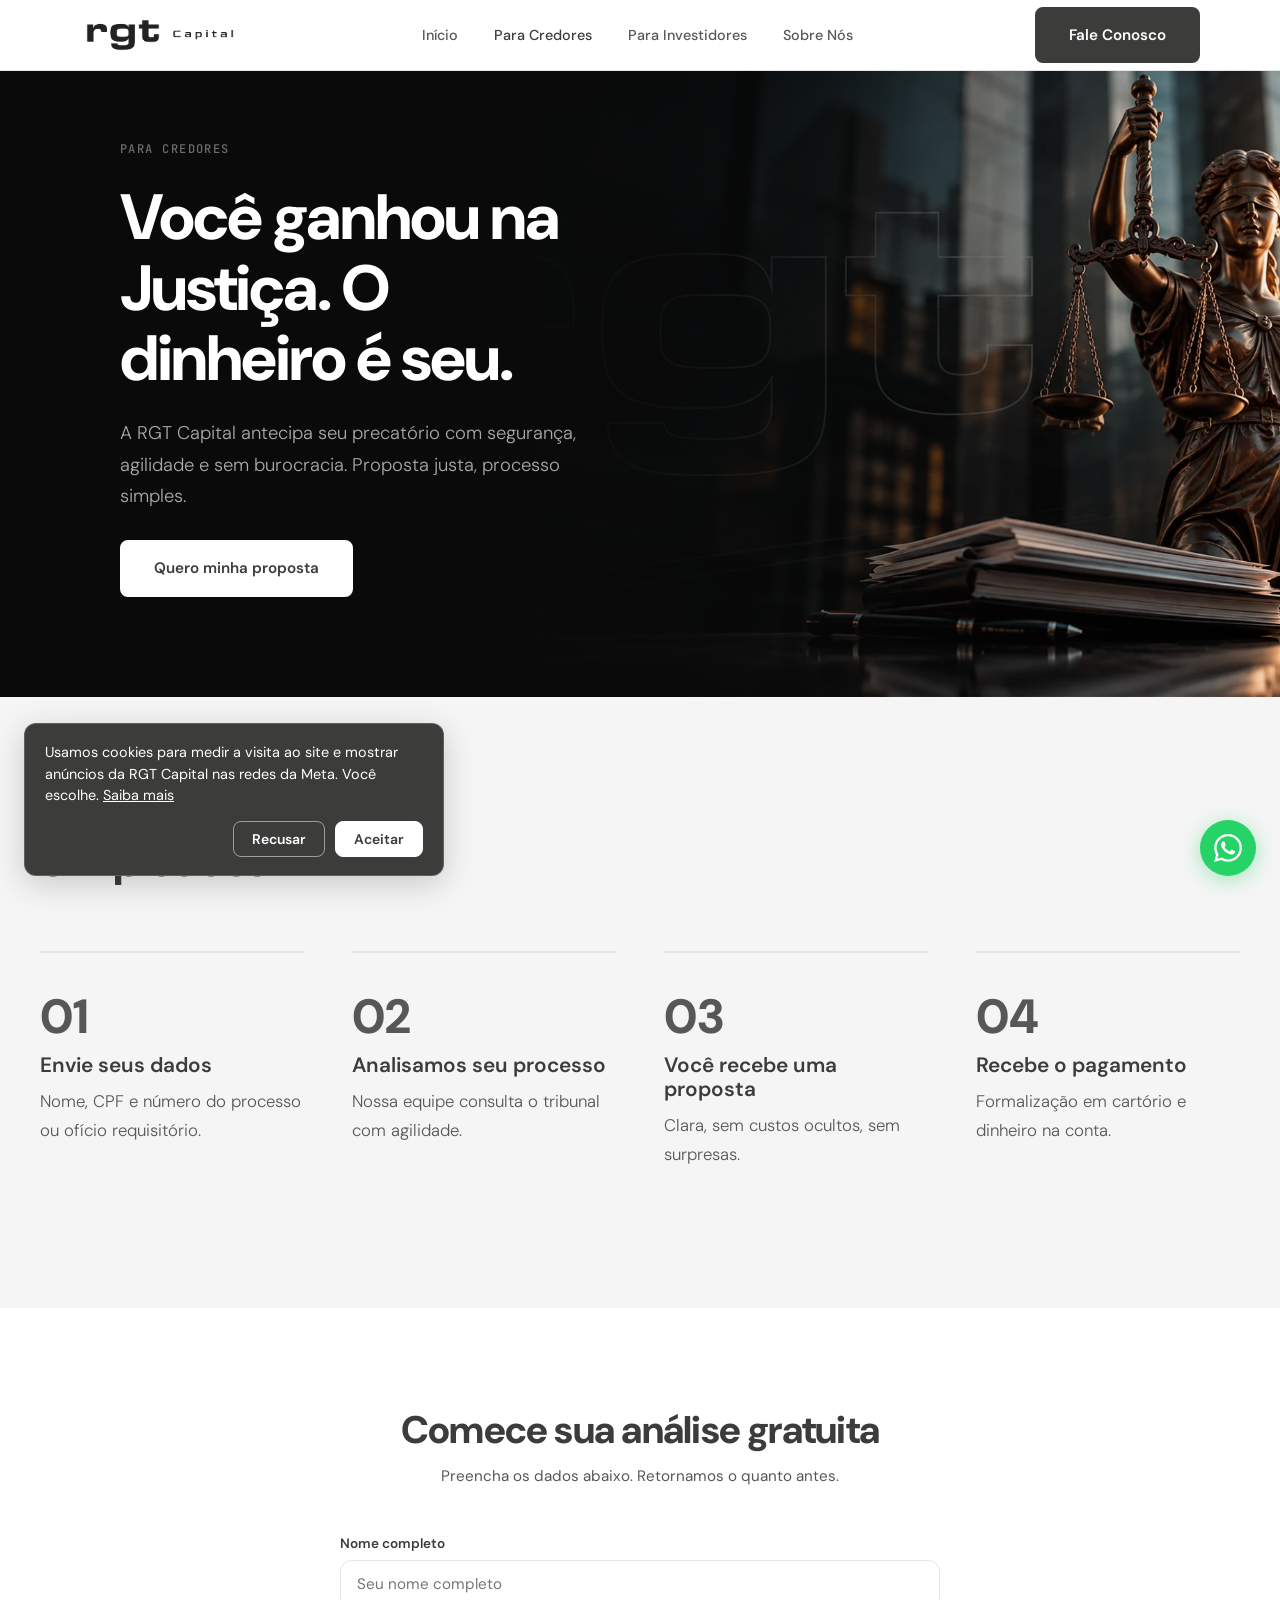
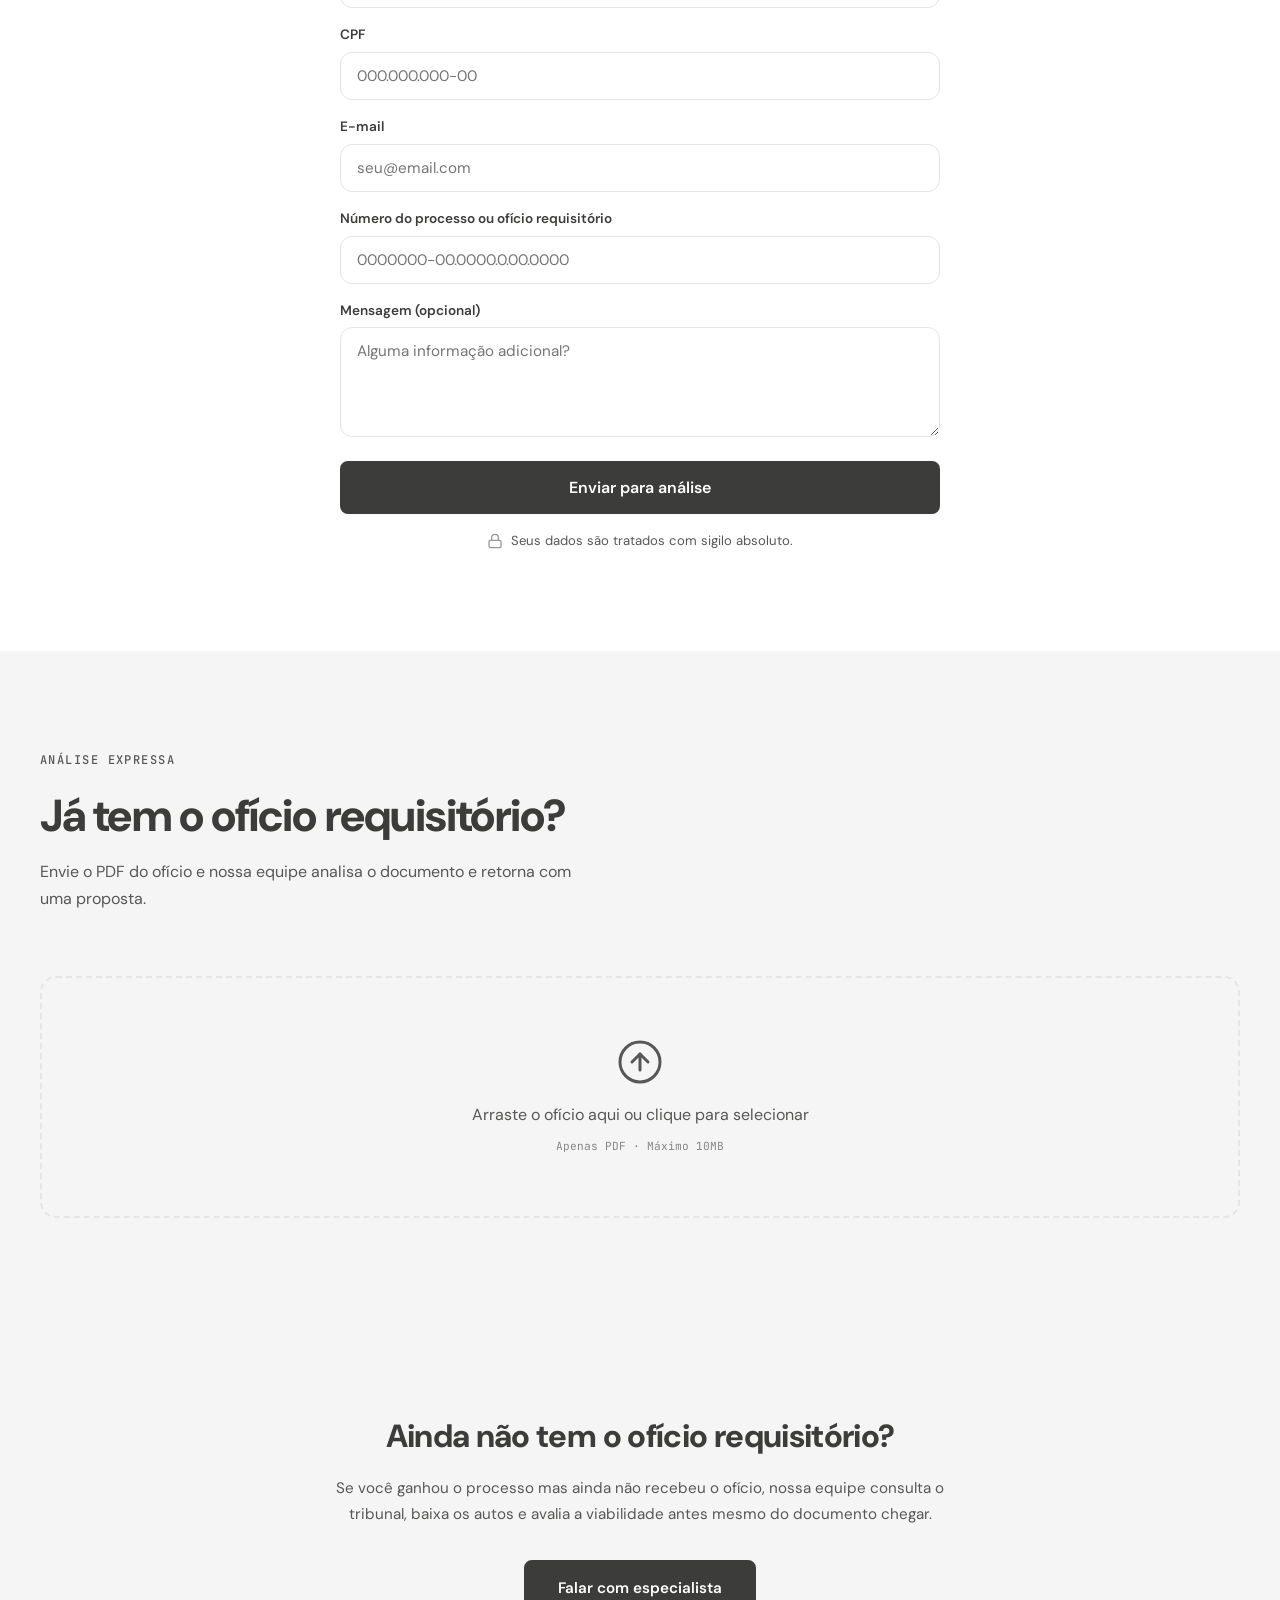
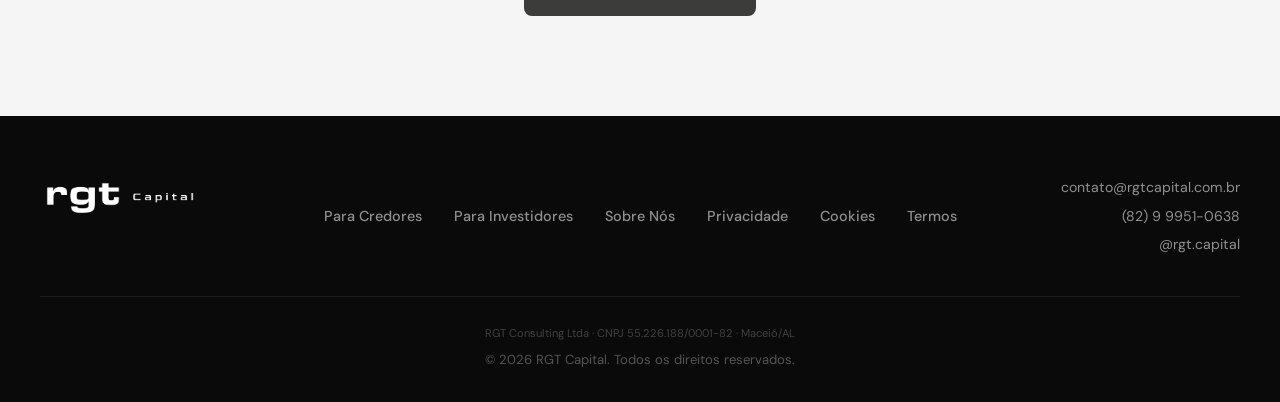
==== commit 835a9e51: "merge: traz o WebP de 21/10, que ficou órfão numa branch por 6 dias A branch webp-assets trocava trê" ====
--- a/credores.html
+++ b/credores.html
@@ -60,7 +60,7 @@
   <section class="hero-fade-right">
     <img
       class="hero-fade-right__bg"
-      src="https://images.unsplash.com/photo-1436450412740-6b988f486c6b?w=1400&q=80"
+      src="assets/hero-credores.webp"
       alt=""
       aria-hidden="true"
       loading="eager"
@@ -136,10 +136,6 @@
             <input type="email" id="email" name="email" placeholder="seu@email.com" required />
           </div>
           <div class="form-group">
-            <label for="telefone">WhatsApp</label>
-            <input type="tel" id="telefone" name="telefone" placeholder="(82) 9 0000-0000" maxlength="16" required />
-          </div>
-          <div class="form-group">
             <label for="processo">Número do processo ou ofício requisitório</label>
             <input type="text" id="processo" name="processo" placeholder="0000000-00.0000.0.00.0000" required />
           </div>
@@ -147,29 +143,7 @@
             <label for="mensagem">Mensagem (opcional)</label>
             <textarea id="mensagem" name="mensagem" placeholder="Alguma informação adicional?"></textarea>
           </div>
-
-          <!--
-            Armadilha pra robô: fica fora da tela, então pessoa nenhuma
-            preenche. Se vier preenchido, o servidor descarta. Não usamos
-            display:none porque parte dos robôs ignora campo escondido assim.
-          -->
-          <div class="hp-campo" aria-hidden="true">
-            <label for="website">Não preencha este campo</label>
-            <input type="text" id="website" name="website" tabindex="-1" autocomplete="off" />
-          </div>
-
-          <div class="form-consent">
-            <input type="checkbox" id="consentimento" name="consentimento" required />
-            <label for="consentimento">
-              Autorizo a RGT Capital a tratar meus dados pessoais, inclusive CPF e dados do
-              processo, para analisar meu precatório e entrar em contato comigo. Posso pedir a
-              exclusão a qualquer momento. Veja a
-              <a href="politica-privacidade.html" target="_blank" rel="noopener">Política de Privacidade</a>.
-            </label>
-          </div>
-
           <button type="submit" class="btn-primary form-submit">Enviar para análise</button>
-          <p class="form-status" id="form-status" role="status" aria-live="polite"></p>
         </form>
         <p class="form-note reveal">
           <svg xmlns="http://www.w3.org/2000/svg" width="16" height="16" viewBox="0 0 24 24" fill="none" stroke="currentColor" stroke-width="2" stroke-linecap="round" stroke-linejoin="round">
@@ -333,18 +307,11 @@
       const nome = document.getElementById('nome').value.trim();
       const cpf = document.getElementById('cpf').value.trim();
       const email = document.getElementById('email').value.trim();
-      const telefone = document.getElementById('telefone').value.trim();
       const processo = document.getElementById('processo').value.trim();
       const mensagem = document.getElementById('mensagem').value.trim();
-      const consentiu = document.getElementById('consentimento').checked;
-      const status = document.getElementById('form-status');
-
-      if (!nome || !cpf || !email || !telefone || !processo) {
+
+      if (!nome || !cpf || !email || !processo) {
         alert('Por favor, preencha todos os campos obrigatórios.');
-        return;
-      }
-      if (!consentiu) {
-        alert('Para seguir, precisamos da sua autorização para tratar os dados.');
         return;
       }
 
@@ -352,48 +319,12 @@
       msg += `*Nome:* ${nome}\n`;
       msg += `*CPF:* ${cpf}\n`;
       msg += `*E-mail:* ${email}\n`;
-      msg += `*WhatsApp:* ${telefone}\n`;
       msg += `*Processo/Ofício:* ${processo}`;
       if (mensagem) msg += `\n*Mensagem:* ${mensagem}`;
 
       // Conversão pro pixel (só dispara se o visitante aceitou os cookies). Sem dados pessoais.
       if (window.rgtRastrear) window.rgtRastrear('Lead');
-
-      // O WhatsApp abre AGORA, dentro do clique. Se esperasse a resposta do
-      // servidor, o navegador trataria como popup e bloquearia — o credor
-      // perderia o canal que ele conhece por causa de uma chamada nossa.
       window.open('https://wa.me/5582999510638?text=' + encodeURIComponent(msg), '_blank');
-
-      // E o lead entra no CRM em paralelo. Falhar aqui não pode tirar o
-      // atendimento do ar: a conversa no WhatsApp já começou.
-      status.textContent = 'Enviando seus dados...';
-      status.className = 'form-status';
-
-      fetch('/api/lead', {
-        method: 'POST',
-        headers: { 'Content-Type': 'application/json' },
-        body: JSON.stringify({
-          nome: nome,
-          telefone: telefone,
-          email: email,
-          cpf_cnpj: cpf,
-          numero_processo: processo,
-          mensagem: mensagem,
-          website: document.getElementById('website').value,
-        }),
-      })
-        .then(function (r) {
-          if (!r.ok) throw new Error('falhou');
-          status.textContent = 'Recebemos seus dados. Continue pelo WhatsApp que acabou de abrir.';
-          status.className = 'form-status ok';
-          document.getElementById('credores-form').reset();
-        })
-        .catch(function () {
-          // Não assusta o credor: o caminho que importa pra ele já funcionou.
-          status.textContent =
-            'Abrimos o WhatsApp com seus dados. Se a janela não apareceu, chame (82) 9 9951-0638.';
-          status.className = 'form-status aviso';
-        });
     });
   </script>
   <script src="assets/consentimento.js" defer></script>
--- a/styles.css
+++ b/styles.css
@@ -758,65 +758,6 @@
   font-size: 1rem;
 }
 
-/* Autorização da LGPD: o formulário pede CPF e dados do processo, então o
-   aceite é explícito e não vem marcado. */
-.form-consent {
-  display: flex;
-  align-items: flex-start;
-  gap: 10px;
-  margin-top: 4px;
-  font-size: 0.82rem;
-  line-height: 1.5;
-  color: var(--text-secondary);
-}
-
-.form-consent input[type='checkbox'] {
-  flex-shrink: 0;
-  width: 16px;
-  height: 16px;
-  margin-top: 2px;
-  cursor: pointer;
-}
-
-.form-consent label {
-  cursor: pointer;
-}
-
-.form-consent a {
-  color: var(--text-primary);
-  text-decoration: underline;
-}
-
-/* Resposta do envio. Fica vazio até existir algo a dizer, pra não ocupar
-   espaço em branco no formulário. */
-.form-status {
-  margin-top: 12px;
-  font-size: 0.85rem;
-  color: var(--text-secondary);
-}
-
-.form-status:empty {
-  display: none;
-}
-
-.form-status.ok {
-  color: #15803d;
-}
-
-.form-status.aviso {
-  color: #a16207;
-}
-
-/* Campo-armadilha pra robô. Sai da tela sem usar display:none nem
-   visibility:hidden, que parte dos robôs sabe detectar e pular. */
-.hp-campo {
-  position: absolute;
-  left: -9999px;
-  width: 1px;
-  height: 1px;
-  overflow: hidden;
-}
-
 .form-note {
   display: flex;
   align-items: center;
@@ -1212,7 +1153,7 @@
 .hero-fullwidth-bg {
   position: absolute;
   inset: 0;
-  background-image: url('https://images.unsplash.com/photo-1486406146926-c627a92ad1ab?w=1920&q=80');
+  background-image: url('assets/hero-home.webp');
   background-size: cover;
   background-position: center;
   z-index: 0;
@@ -1710,6 +1651,12 @@
 
 /* ─── RESPONSIVE (additions) ─── */
 @media (max-width: 768px) {
+  /* No retrato do celular o cover corta as laterais e o assunto da foto
+     (a direita) sai de quadro. Desloca o enquadramento para mante-lo. */
+  .hero-fullwidth-bg {
+    background-position: 72% center;
+  }
+
   .hero-fullwidth-content {
     padding: 0 24px;
     max-width: 100%;
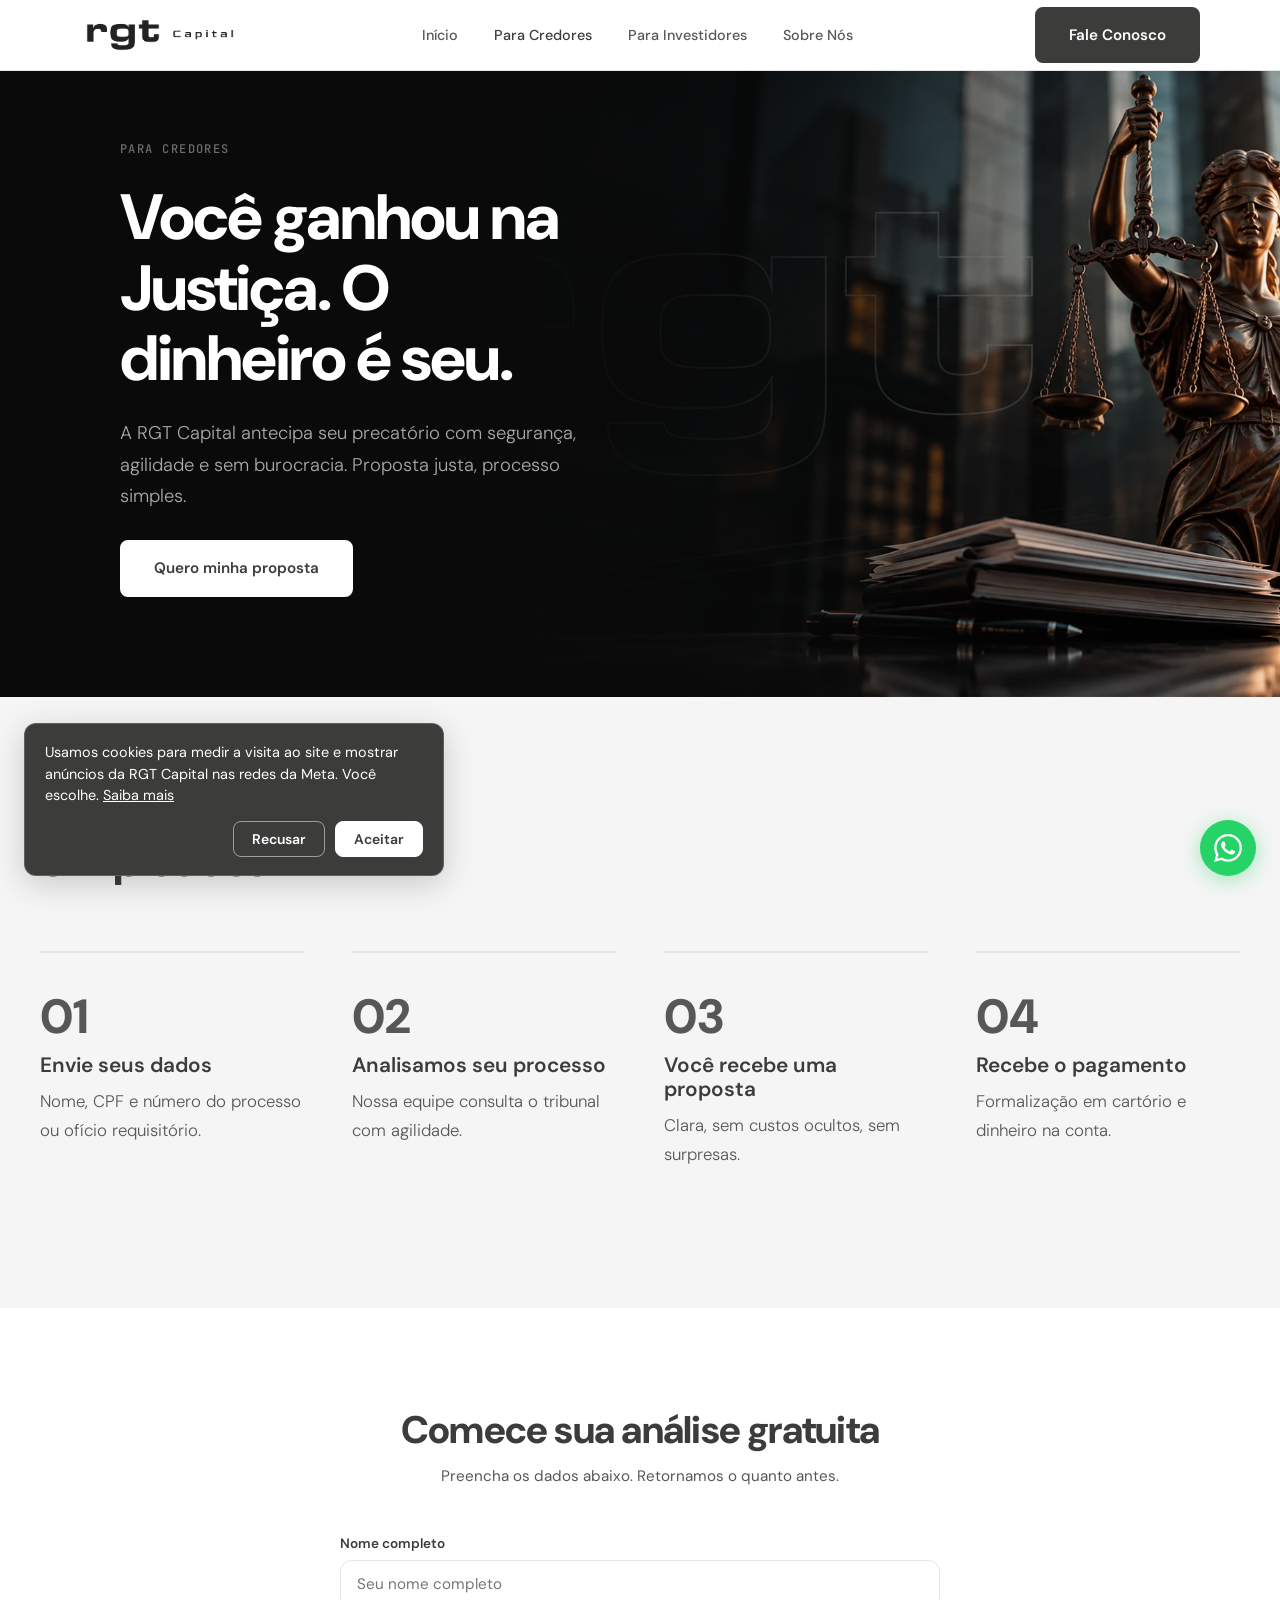
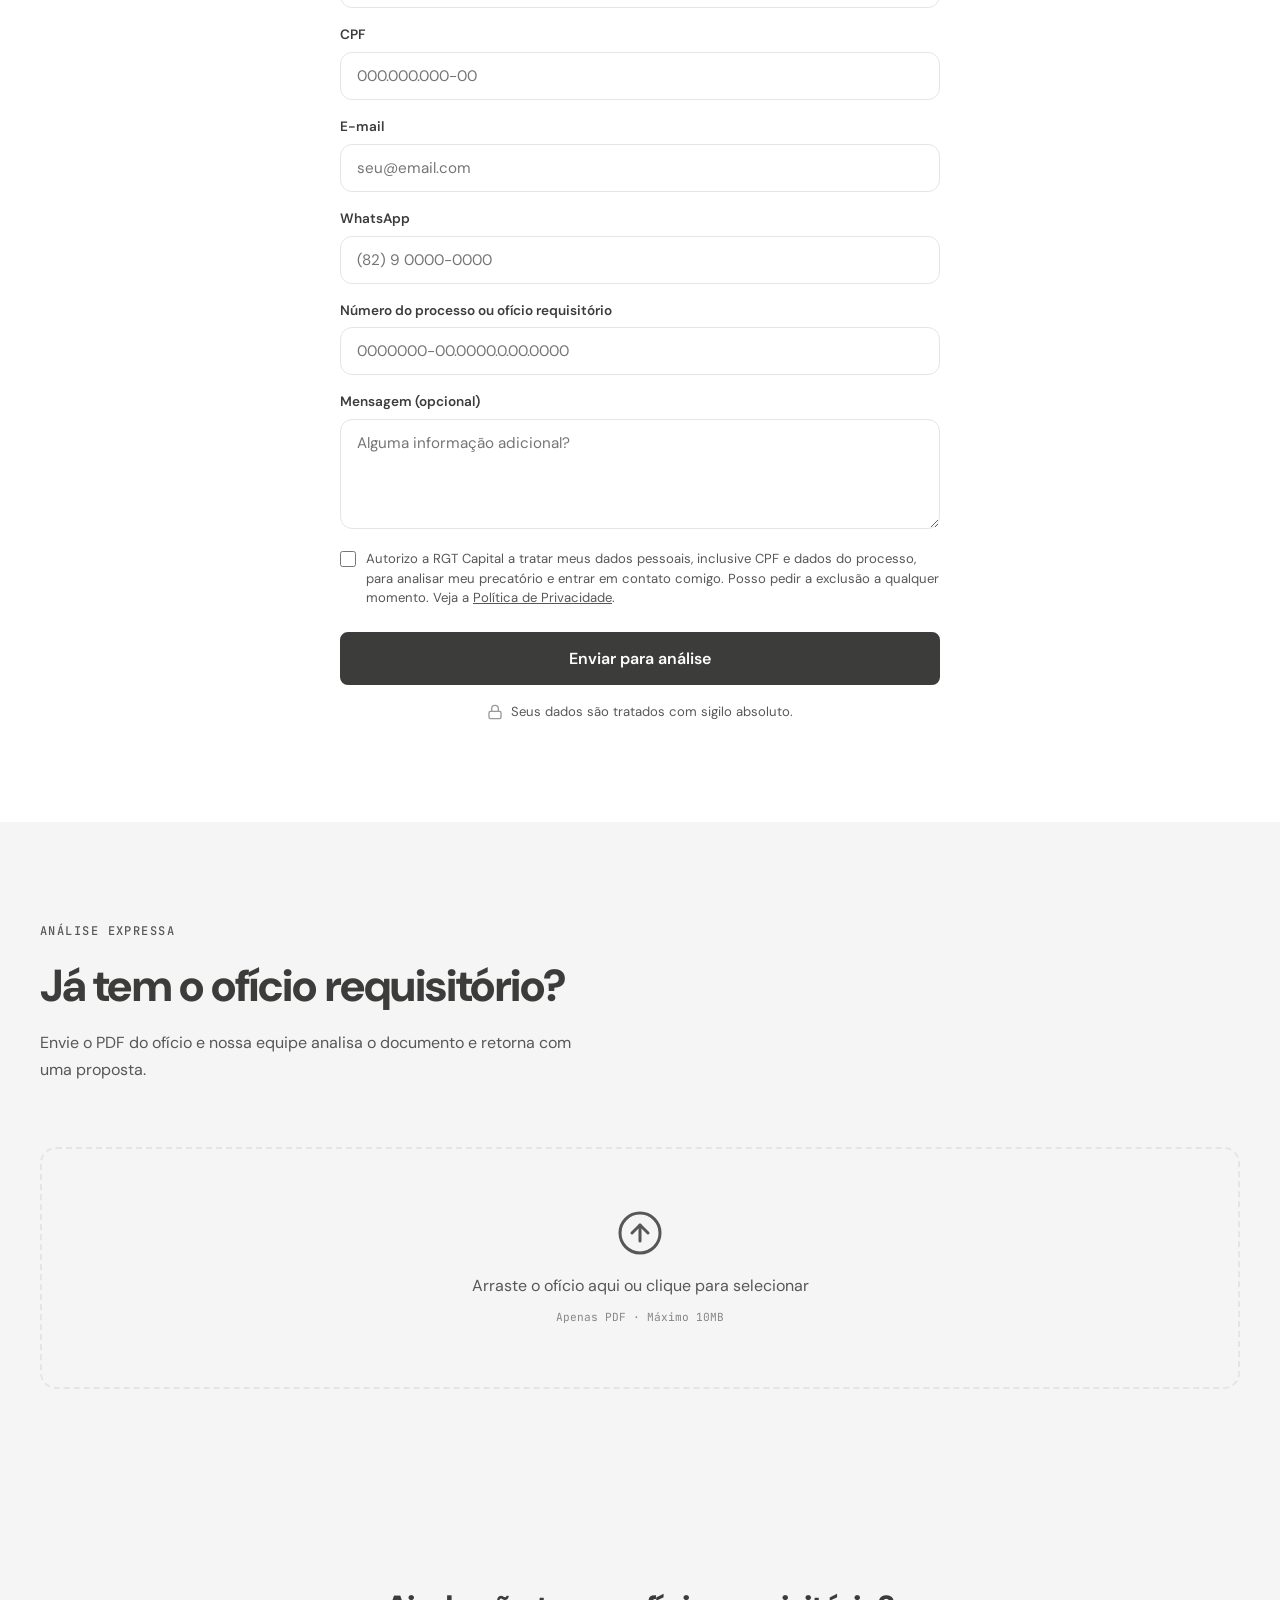
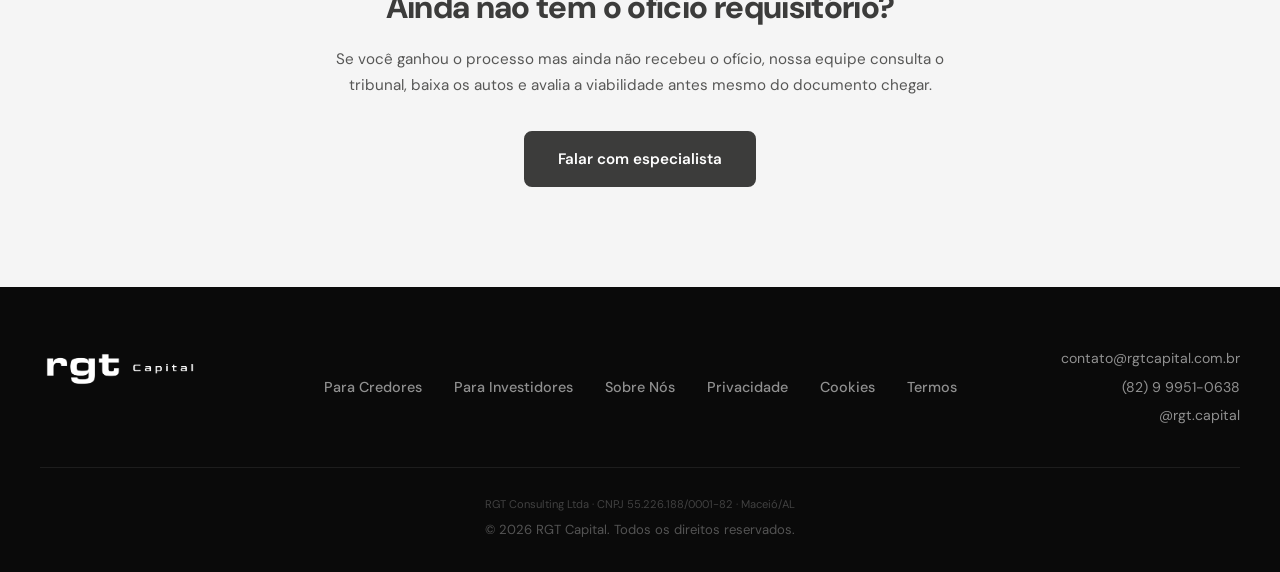
==== commit 56314835: "merge: formulário de credores cria lead no CRM (RGT-99) A branch foi cortada antes do merge do WebP," ====
--- a/credores.html
+++ b/credores.html
@@ -136,6 +136,10 @@
             <input type="email" id="email" name="email" placeholder="seu@email.com" required />
           </div>
           <div class="form-group">
+            <label for="telefone">WhatsApp</label>
+            <input type="tel" id="telefone" name="telefone" placeholder="(82) 9 0000-0000" maxlength="16" required />
+          </div>
+          <div class="form-group">
             <label for="processo">Número do processo ou ofício requisitório</label>
             <input type="text" id="processo" name="processo" placeholder="0000000-00.0000.0.00.0000" required />
           </div>
@@ -143,7 +147,29 @@
             <label for="mensagem">Mensagem (opcional)</label>
             <textarea id="mensagem" name="mensagem" placeholder="Alguma informação adicional?"></textarea>
           </div>
+
+          <!--
+            Armadilha pra robô: fica fora da tela, então pessoa nenhuma
+            preenche. Se vier preenchido, o servidor descarta. Não usamos
+            display:none porque parte dos robôs ignora campo escondido assim.
+          -->
+          <div class="hp-campo" aria-hidden="true">
+            <label for="website">Não preencha este campo</label>
+            <input type="text" id="website" name="website" tabindex="-1" autocomplete="off" />
+          </div>
+
+          <div class="form-consent">
+            <input type="checkbox" id="consentimento" name="consentimento" required />
+            <label for="consentimento">
+              Autorizo a RGT Capital a tratar meus dados pessoais, inclusive CPF e dados do
+              processo, para analisar meu precatório e entrar em contato comigo. Posso pedir a
+              exclusão a qualquer momento. Veja a
+              <a href="politica-privacidade.html" target="_blank" rel="noopener">Política de Privacidade</a>.
+            </label>
+          </div>
+
           <button type="submit" class="btn-primary form-submit">Enviar para análise</button>
+          <p class="form-status" id="form-status" role="status" aria-live="polite"></p>
         </form>
         <p class="form-note reveal">
           <svg xmlns="http://www.w3.org/2000/svg" width="16" height="16" viewBox="0 0 24 24" fill="none" stroke="currentColor" stroke-width="2" stroke-linecap="round" stroke-linejoin="round">
@@ -307,11 +333,18 @@
       const nome = document.getElementById('nome').value.trim();
       const cpf = document.getElementById('cpf').value.trim();
       const email = document.getElementById('email').value.trim();
+      const telefone = document.getElementById('telefone').value.trim();
       const processo = document.getElementById('processo').value.trim();
       const mensagem = document.getElementById('mensagem').value.trim();
-
-      if (!nome || !cpf || !email || !processo) {
+      const consentiu = document.getElementById('consentimento').checked;
+      const status = document.getElementById('form-status');
+
+      if (!nome || !cpf || !email || !telefone || !processo) {
         alert('Por favor, preencha todos os campos obrigatórios.');
+        return;
+      }
+      if (!consentiu) {
+        alert('Para seguir, precisamos da sua autorização para tratar os dados.');
         return;
       }
 
@@ -319,12 +352,48 @@
       msg += `*Nome:* ${nome}\n`;
       msg += `*CPF:* ${cpf}\n`;
       msg += `*E-mail:* ${email}\n`;
+      msg += `*WhatsApp:* ${telefone}\n`;
       msg += `*Processo/Ofício:* ${processo}`;
       if (mensagem) msg += `\n*Mensagem:* ${mensagem}`;
 
       // Conversão pro pixel (só dispara se o visitante aceitou os cookies). Sem dados pessoais.
       if (window.rgtRastrear) window.rgtRastrear('Lead');
+
+      // O WhatsApp abre AGORA, dentro do clique. Se esperasse a resposta do
+      // servidor, o navegador trataria como popup e bloquearia — o credor
+      // perderia o canal que ele conhece por causa de uma chamada nossa.
       window.open('https://wa.me/5582999510638?text=' + encodeURIComponent(msg), '_blank');
+
+      // E o lead entra no CRM em paralelo. Falhar aqui não pode tirar o
+      // atendimento do ar: a conversa no WhatsApp já começou.
+      status.textContent = 'Enviando seus dados...';
+      status.className = 'form-status';
+
+      fetch('/api/lead', {
+        method: 'POST',
+        headers: { 'Content-Type': 'application/json' },
+        body: JSON.stringify({
+          nome: nome,
+          telefone: telefone,
+          email: email,
+          cpf_cnpj: cpf,
+          numero_processo: processo,
+          mensagem: mensagem,
+          website: document.getElementById('website').value,
+        }),
+      })
+        .then(function (r) {
+          if (!r.ok) throw new Error('falhou');
+          status.textContent = 'Recebemos seus dados. Continue pelo WhatsApp que acabou de abrir.';
+          status.className = 'form-status ok';
+          document.getElementById('credores-form').reset();
+        })
+        .catch(function () {
+          // Não assusta o credor: o caminho que importa pra ele já funcionou.
+          status.textContent =
+            'Abrimos o WhatsApp com seus dados. Se a janela não apareceu, chame (82) 9 9951-0638.';
+          status.className = 'form-status aviso';
+        });
     });
   </script>
   <script src="assets/consentimento.js" defer></script>
--- a/styles.css
+++ b/styles.css
@@ -756,6 +756,65 @@
   width: 100%;
   justify-content: center;
   font-size: 1rem;
+}
+
+/* Autorização da LGPD: o formulário pede CPF e dados do processo, então o
+   aceite é explícito e não vem marcado. */
+.form-consent {
+  display: flex;
+  align-items: flex-start;
+  gap: 10px;
+  margin-top: 4px;
+  font-size: 0.82rem;
+  line-height: 1.5;
+  color: var(--text-secondary);
+}
+
+.form-consent input[type='checkbox'] {
+  flex-shrink: 0;
+  width: 16px;
+  height: 16px;
+  margin-top: 2px;
+  cursor: pointer;
+}
+
+.form-consent label {
+  cursor: pointer;
+}
+
+.form-consent a {
+  color: var(--text-primary);
+  text-decoration: underline;
+}
+
+/* Resposta do envio. Fica vazio até existir algo a dizer, pra não ocupar
+   espaço em branco no formulário. */
+.form-status {
+  margin-top: 12px;
+  font-size: 0.85rem;
+  color: var(--text-secondary);
+}
+
+.form-status:empty {
+  display: none;
+}
+
+.form-status.ok {
+  color: #15803d;
+}
+
+.form-status.aviso {
+  color: #a16207;
+}
+
+/* Campo-armadilha pra robô. Sai da tela sem usar display:none nem
+   visibility:hidden, que parte dos robôs sabe detectar e pular. */
+.hp-campo {
+  position: absolute;
+  left: -9999px;
+  width: 1px;
+  height: 1px;
+  overflow: hidden;
 }
 
 .form-note {
